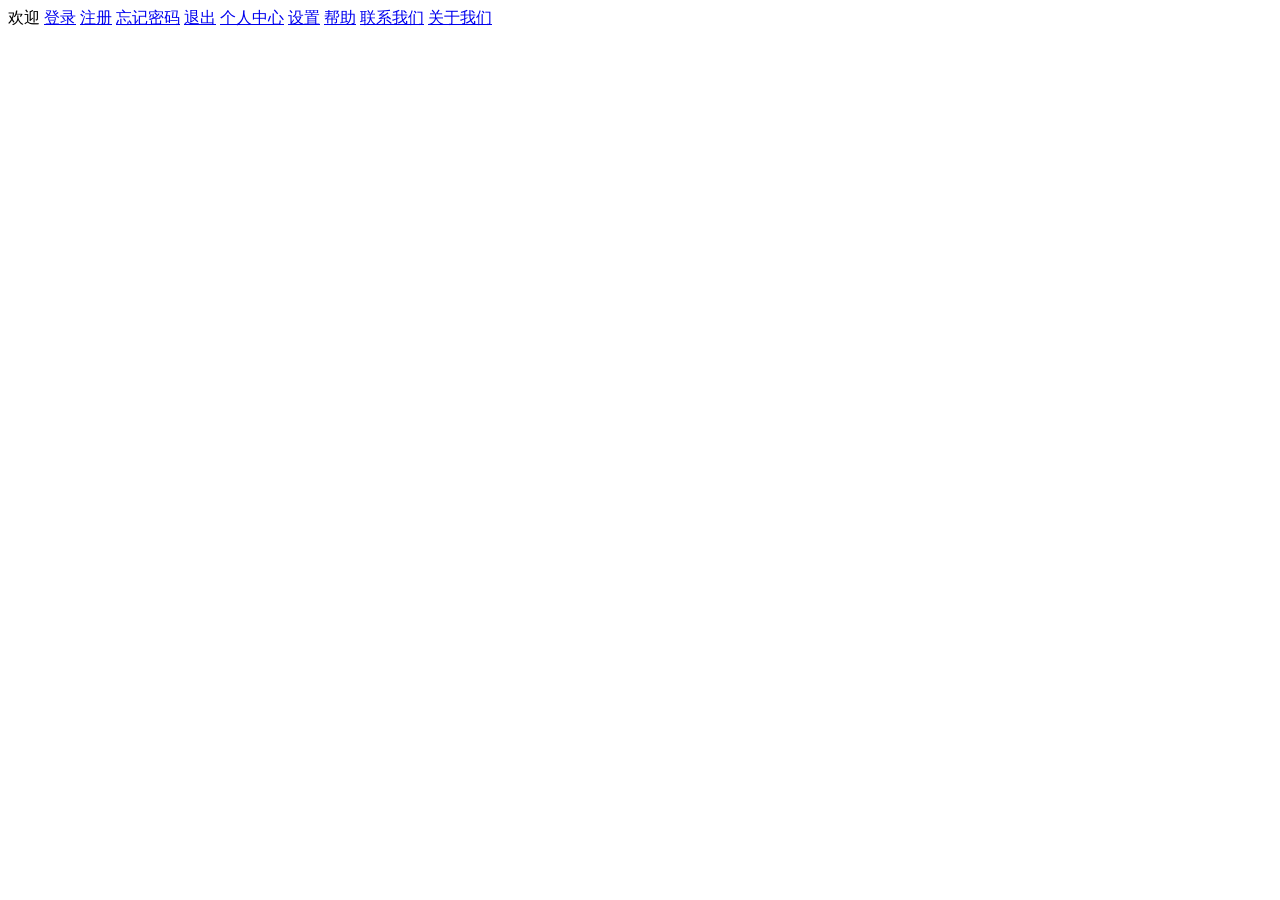
==== index.html @ e4738299 "feat: 初始化" ====
<!DOCTYPE html>
<html lang="en">

<head>
  <meta charset="UTF-8">
  <meta name="viewport" content="width=device-width, initial-scale=1.0">
  <title>首页</title>
</head>

<body>
  欢迎
  <a href="login.html">登录</a>
  <a href="register.html">注册</a>
  <a href="forgot.html">忘记密码</a>
  <a href="logout.html">退出</a>
  <a href="profile.html">个人中心</a>
  <a href="settings.html">设置</a>
  <a href="help.html">帮助</a>
  <a href="contact.html">联系我们</a>
  <a href="about.html">关于我们</a>
</body>

</html>
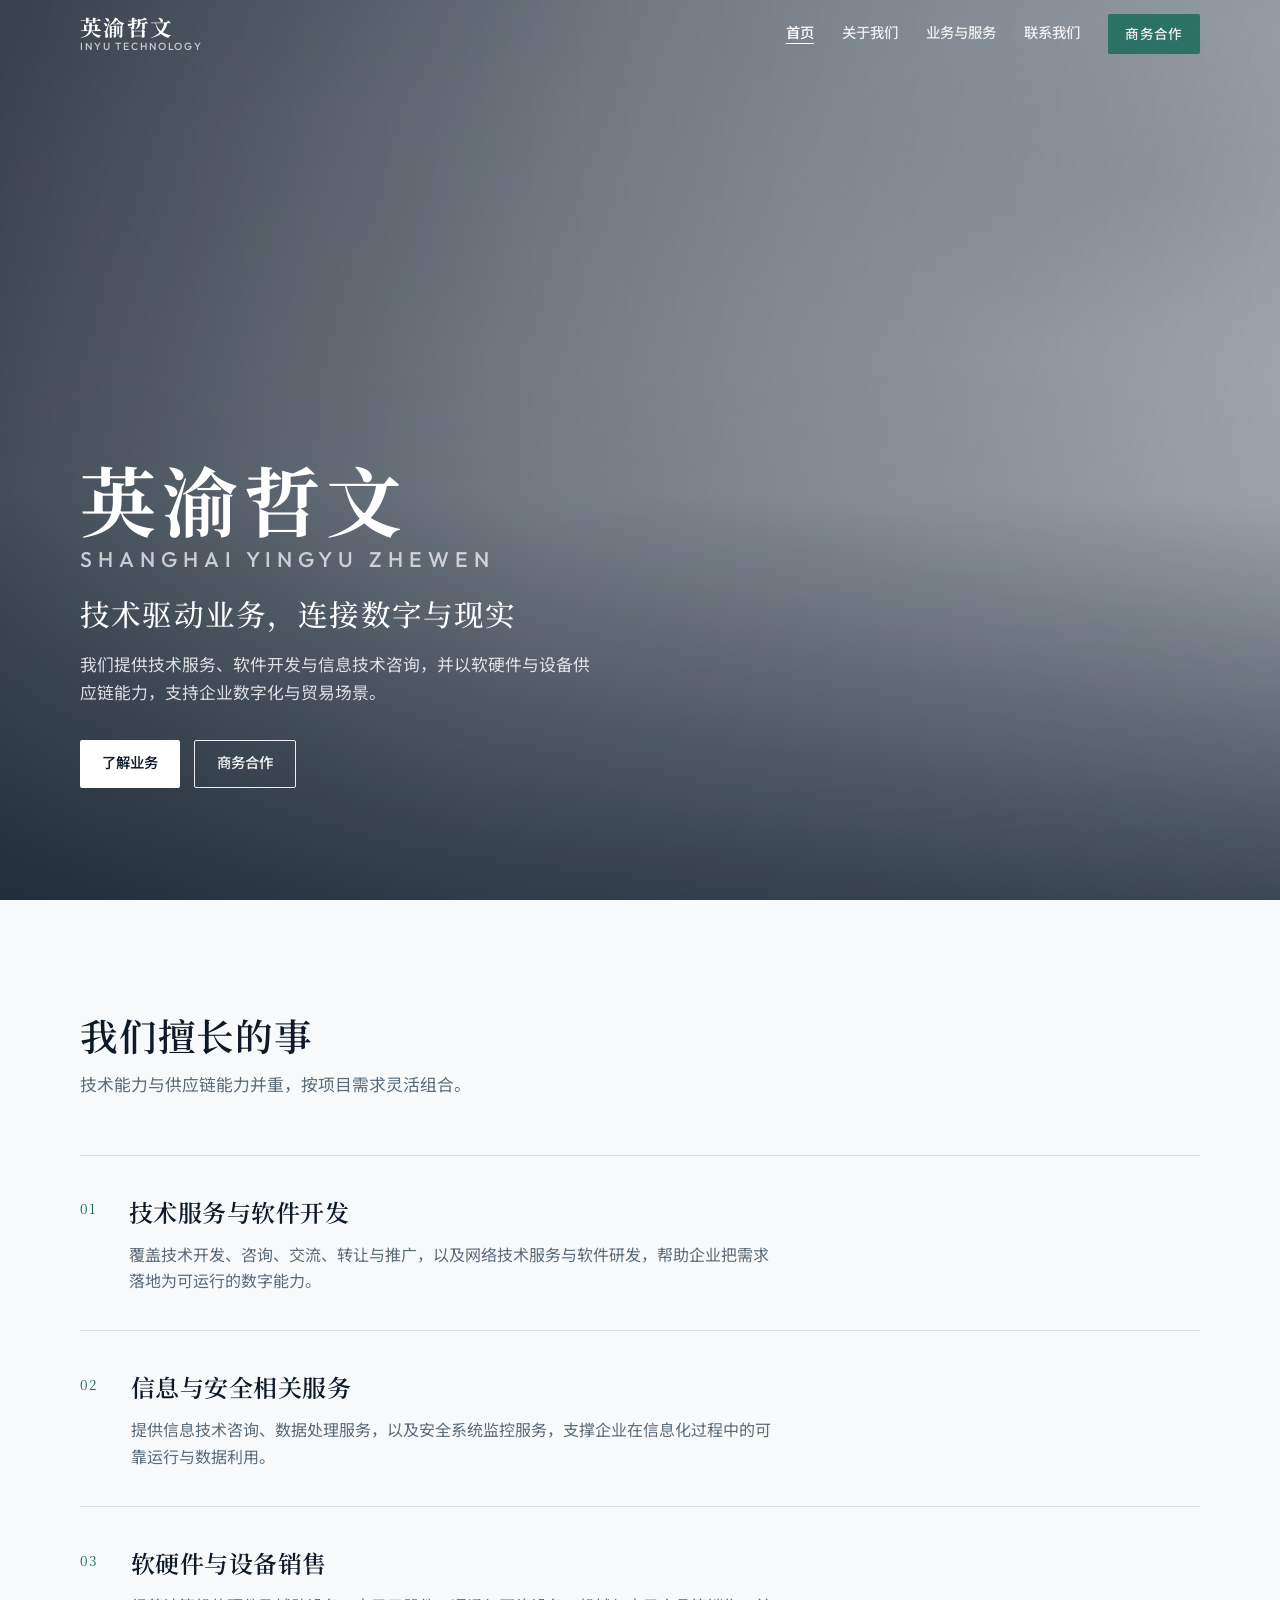
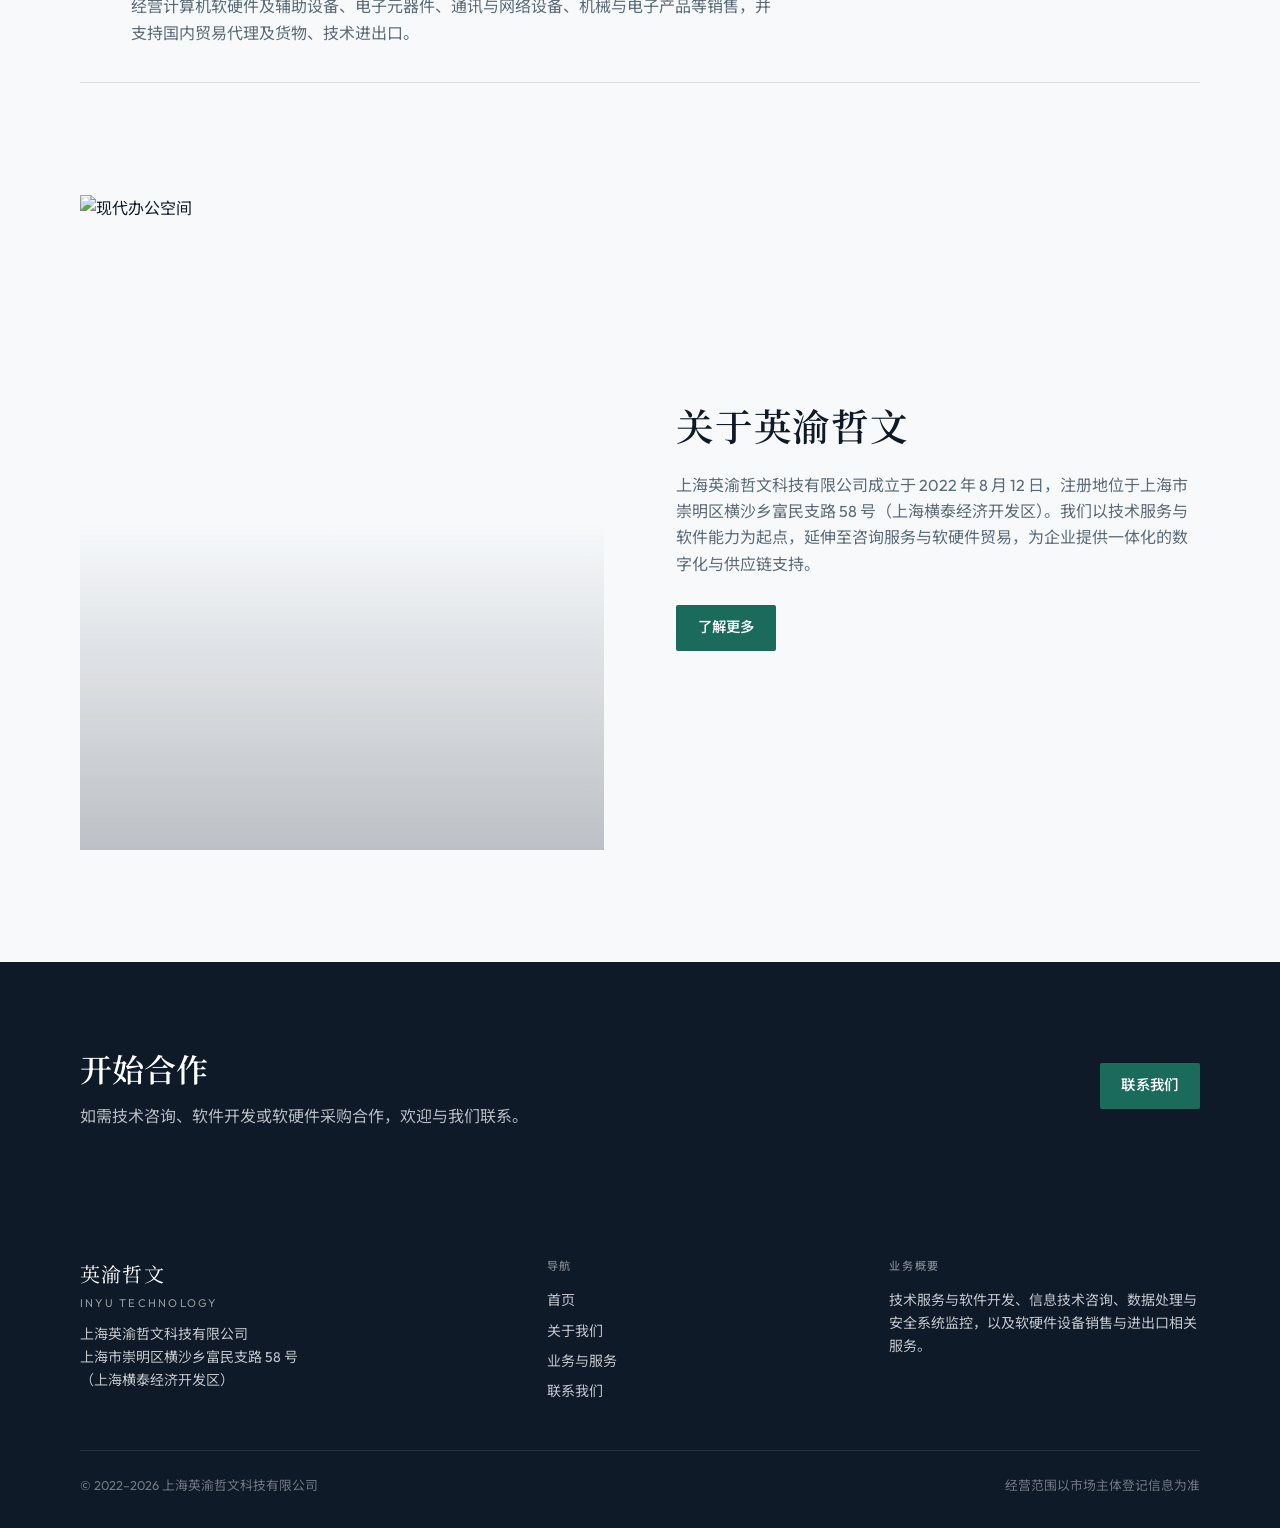
==== commit 6c3946b7: "feat: 完成网站设计制作" ====
--- a/index.html
+++ b/index.html
@@ -1,23 +1,148 @@
 <!DOCTYPE html>
-<html lang="en">
+<html lang="zh-CN">
 
 <head>
   <meta charset="UTF-8">
   <meta name="viewport" content="width=device-width, initial-scale=1.0">
-  <title>首页</title>
+  <title>上海英渝哲文科技有限公司 | 技术服务与软件开发</title>
+  <meta name="description" content="英渝哲文提供技术服务、软件开发、信息技术咨询及软硬件设备销售与进出口相关服务。">
+  <link rel="preconnect" href="https://fonts.googleapis.com">
+  <link rel="preconnect" href="https://fonts.gstatic.com" crossorigin>
+  <link href="https://fonts.googleapis.com/css2?family=Noto+Sans+SC:wght@400;500;600&family=Noto+Serif+SC:wght@500;600;700&family=Outfit:wght@400;500;600&display=swap" rel="stylesheet">
+  <link rel="stylesheet" href="css/styles.css">
 </head>
 
 <body>
-  欢迎
-  <a href="login.html">登录</a>
-  <a href="register.html">注册</a>
-  <a href="forgot.html">忘记密码</a>
-  <a href="logout.html">退出</a>
-  <a href="profile.html">个人中心</a>
-  <a href="settings.html">设置</a>
-  <a href="help.html">帮助</a>
-  <a href="contact.html">联系我们</a>
-  <a href="about.html">关于我们</a>
+  <div class="page-bg" aria-hidden="true"></div>
+
+  <header class="site-header">
+    <div class="nav-inner">
+      <a class="brand" href="index.html" aria-label="英渝哲文首页">
+        <span class="brand-mark">英渝哲文</span>
+        <span class="brand-sub">inYu Technology</span>
+      </a>
+      <button class="nav-toggle" type="button" aria-label="打开菜单" aria-expanded="false" aria-controls="site-nav">
+        <span></span><span></span><span></span>
+      </button>
+      <nav class="nav-links" id="site-nav">
+        <a href="index.html" aria-current="page">首页</a>
+        <a href="about.html">关于我们</a>
+        <a href="services.html">业务与服务</a>
+        <a href="contact.html">联系我们</a>
+        <a class="btn btn-primary" href="contact.html">商务合作</a>
+      </nav>
+    </div>
+  </header>
+
+  <main>
+    <section class="hero">
+      <div class="hero-media" aria-hidden="true">
+        <img
+          src="https://images.unsplash.com/photo-1474181487882-5abf3f0ba6c2?auto=format&fit=crop&w=2000&q=80"
+          alt=""
+          width="2000"
+          height="1333"
+        >
+      </div>
+      <div class="hero-content">
+        <p class="hero-brand">英渝哲文<span>Shanghai Yingyu Zhewen</span></p>
+        <h1>技术驱动业务，连接数字与现实</h1>
+        <p class="hero-lead">我们提供技术服务、软件开发与信息技术咨询，并以软硬件与设备供应链能力，支持企业数字化与贸易场景。</p>
+        <div class="hero-cta">
+          <a class="btn btn-primary" href="services.html">了解业务</a>
+          <a class="btn btn-ghost" href="contact.html">商务合作</a>
+        </div>
+      </div>
+    </section>
+
+    <section class="section">
+      <div class="wrap">
+        <div class="section-head reveal">
+          <h2>我们擅长的事</h2>
+          <p>技术能力与供应链能力并重，按项目需求灵活组合。</p>
+        </div>
+        <div class="pillars">
+          <article class="pillar">
+            <span class="pillar-index">01</span>
+            <div>
+              <h3>技术服务与软件开发</h3>
+              <p>覆盖技术开发、咨询、交流、转让与推广，以及网络技术服务与软件研发，帮助企业把需求落地为可运行的数字能力。</p>
+            </div>
+          </article>
+          <article class="pillar">
+            <span class="pillar-index">02</span>
+            <div>
+              <h3>信息与安全相关服务</h3>
+              <p>提供信息技术咨询、数据处理服务，以及安全系统监控服务，支撑企业在信息化过程中的可靠运行与数据利用。</p>
+            </div>
+          </article>
+          <article class="pillar">
+            <span class="pillar-index">03</span>
+            <div>
+              <h3>软硬件与设备销售</h3>
+              <p>经营计算机软硬件及辅助设备、电子元器件、通讯与网络设备、机械与电子产品等销售，并支持国内贸易代理及货物、技术进出口。</p>
+            </div>
+          </article>
+        </div>
+      </div>
+    </section>
+
+    <section class="section" style="padding-top: 0;">
+      <div class="wrap about-teaser">
+        <div class="about-teaser-visual reveal">
+          <img
+            src="https://images.unsplash.com/photo-1497366216548-37526070297c?auto=format&fit=crop&w=1200&q=80"
+            alt="现代办公空间"
+            width="1200"
+            height="1500"
+          >
+        </div>
+        <div class="about-teaser-copy reveal">
+          <h2>关于英渝哲文</h2>
+          <p>上海英渝哲文科技有限公司成立于 2022 年 8 月 12 日，注册地位于上海市崇明区横沙乡富民支路 58 号（上海横泰经济开发区）。我们以技术服务与软件能力为起点，延伸至咨询服务与软硬件贸易，为企业提供一体化的数字化与供应链支持。</p>
+          <a class="btn btn-primary" href="about.html">了解更多</a>
+        </div>
+      </div>
+    </section>
+
+    <section class="cta-band">
+      <div class="wrap">
+        <div>
+          <h2>开始合作</h2>
+          <p>如需技术咨询、软件开发或软硬件采购合作，欢迎与我们联系。</p>
+        </div>
+        <a class="btn btn-primary" href="contact.html">联系我们</a>
+      </div>
+    </section>
+  </main>
+
+  <footer class="site-footer">
+    <div class="wrap">
+      <div class="footer-top">
+        <div>
+          <p class="footer-brand">英渝哲文<span>inYu Technology</span></p>
+          <p>上海英渝哲文科技有限公司<br>上海市崇明区横沙乡富民支路 58 号<br>（上海横泰经济开发区）</p>
+        </div>
+        <div class="footer-col">
+          <h3>导航</h3>
+          <a href="index.html">首页</a>
+          <a href="about.html">关于我们</a>
+          <a href="services.html">业务与服务</a>
+          <a href="contact.html">联系我们</a>
+        </div>
+        <div class="footer-col">
+          <h3>业务概要</h3>
+          <p>技术服务与软件开发、信息技术咨询、数据处理与安全系统监控，以及软硬件设备销售与进出口相关服务。</p>
+        </div>
+      </div>
+      <div class="footer-bottom">
+        <p>© 2022–2026 上海英渝哲文科技有限公司</p>
+        <p>经营范围以市场主体登记信息为准</p>
+      </div>
+    </div>
+  </footer>
+
+  <script src="js/main.js"></script>
 </body>
 
-</html>+</html>
--- a/css/styles.css
+++ b/css/styles.css
@@ -0,0 +1,910 @@
+/* —— inYu / 英渝哲文 —— */
+:root {
+  --ink: #0e1a28;
+  --ink-soft: #243447;
+  --fog: #f0f4f7;
+  --fog-deep: #d9e3eb;
+  --paper: #f7f9fb;
+  --line: rgba(14, 26, 40, 0.12);
+  --accent: #1a6b5c;
+  --accent-hover: #145548;
+  --accent-soft: rgba(26, 107, 92, 0.12);
+  --muted: #5a6b7a;
+  --white: #ffffff;
+  --font-display: "Noto Serif SC", "Songti SC", serif;
+  --font-body: "Outfit", "Noto Sans SC", sans-serif;
+  --space: clamp(1.25rem, 3vw, 2.5rem);
+  --max: 1120px;
+  --nav-h: 4.25rem;
+  --ease: cubic-bezier(0.22, 1, 0.36, 1);
+}
+
+*,
+*::before,
+*::after {
+  box-sizing: border-box;
+  margin: 0;
+  padding: 0;
+}
+
+html {
+  scroll-behavior: smooth;
+}
+
+body {
+  font-family: var(--font-body);
+  color: var(--ink);
+  background: var(--paper);
+  line-height: 1.65;
+  -webkit-font-smoothing: antialiased;
+  overflow-x: hidden;
+}
+
+img {
+  max-width: 100%;
+  display: block;
+}
+
+a {
+  color: inherit;
+  text-decoration: none;
+}
+
+ul {
+  list-style: none;
+}
+
+/* —— Atmosphere —— */
+.page-bg {
+  position: fixed;
+  inset: 0;
+  z-index: -1;
+  background:
+    radial-gradient(ellipse 80% 50% at 10% -10%, rgba(26, 107, 92, 0.08), transparent 50%),
+    radial-gradient(ellipse 60% 40% at 90% 20%, rgba(36, 52, 71, 0.06), transparent 45%),
+    linear-gradient(180deg, var(--fog) 0%, var(--paper) 40%, var(--fog-deep) 100%);
+  pointer-events: none;
+}
+
+.page-bg::after {
+  content: "";
+  position: absolute;
+  inset: 0;
+  opacity: 0.35;
+  background-image:
+    linear-gradient(rgba(14, 26, 40, 0.03) 1px, transparent 1px),
+    linear-gradient(90deg, rgba(14, 26, 40, 0.03) 1px, transparent 1px);
+  background-size: 48px 48px;
+  mask-image: linear-gradient(180deg, #000 0%, transparent 70%);
+}
+
+/* —— Layout —— */
+.wrap {
+  width: min(100% - 2.5rem, var(--max));
+  margin-inline: auto;
+}
+
+.section {
+  padding-block: clamp(4rem, 10vw, 7rem);
+}
+
+.section-head {
+  max-width: 36rem;
+  margin-bottom: clamp(2.5rem, 5vw, 3.5rem);
+}
+
+.section-head h2 {
+  font-family: var(--font-display);
+  font-weight: 600;
+  font-size: clamp(1.75rem, 3.5vw, 2.35rem);
+  letter-spacing: 0.02em;
+  line-height: 1.25;
+  margin-bottom: 0.75rem;
+}
+
+.section-head p {
+  color: var(--muted);
+  font-size: 1.05rem;
+}
+
+/* —— Nav —— */
+.site-header {
+  position: fixed;
+  top: 0;
+  left: 0;
+  right: 0;
+  z-index: 100;
+  height: var(--nav-h);
+  display: flex;
+  align-items: center;
+  transition: background 0.35s var(--ease), backdrop-filter 0.35s var(--ease), box-shadow 0.35s var(--ease);
+}
+
+.site-header.is-scrolled {
+  background: rgba(247, 249, 251, 0.88);
+  backdrop-filter: blur(12px);
+  box-shadow: 0 1px 0 var(--line);
+}
+
+.site-header.is-over-hero:not(.is-scrolled) {
+  color: var(--white);
+}
+
+.site-header.is-over-hero:not(.is-scrolled) .nav-toggle span {
+  background: var(--white);
+}
+
+.nav-inner {
+  display: flex;
+  align-items: center;
+  justify-content: space-between;
+  width: min(100% - 2.5rem, var(--max));
+  margin-inline: auto;
+}
+
+.brand {
+  display: flex;
+  flex-direction: column;
+  gap: 0.05rem;
+  line-height: 1.2;
+}
+
+.brand-mark {
+  font-family: var(--font-display);
+  font-weight: 700;
+  font-size: 1.35rem;
+  letter-spacing: 0.06em;
+}
+
+.brand-sub {
+  font-size: 0.65rem;
+  letter-spacing: 0.18em;
+  text-transform: uppercase;
+  opacity: 0.7;
+  font-weight: 500;
+}
+
+.nav-links {
+  display: flex;
+  align-items: center;
+  gap: 1.75rem;
+}
+
+.nav-links a {
+  font-size: 0.9rem;
+  font-weight: 500;
+  opacity: 0.85;
+  transition: opacity 0.2s;
+}
+
+.nav-links a:hover,
+.nav-links a[aria-current="page"] {
+  opacity: 1;
+}
+
+.nav-links a[aria-current="page"] {
+  color: var(--accent);
+}
+
+.site-header.is-over-hero:not(.is-scrolled) .nav-links a[aria-current="page"] {
+  color: var(--white);
+  text-decoration: underline;
+  text-underline-offset: 0.35em;
+}
+
+.btn {
+  display: inline-flex;
+  align-items: center;
+  justify-content: center;
+  gap: 0.5rem;
+  padding: 0.7rem 1.35rem;
+  font-family: var(--font-body);
+  font-size: 0.9rem;
+  font-weight: 560;
+  letter-spacing: 0.02em;
+  border: none;
+  border-radius: 2px;
+  cursor: pointer;
+  transition: background 0.25s var(--ease), color 0.25s var(--ease), transform 0.25s var(--ease);
+}
+
+.btn:active {
+  transform: scale(0.98);
+}
+
+.btn-primary {
+  background: var(--accent);
+  color: var(--white);
+}
+
+.btn-primary:hover {
+  background: var(--accent-hover);
+}
+
+.btn-ghost {
+  background: transparent;
+  color: inherit;
+  border: 1px solid currentColor;
+  opacity: 0.9;
+}
+
+.btn-ghost:hover {
+  opacity: 1;
+  background: rgba(255, 255, 255, 0.1);
+}
+
+.site-header .btn-primary {
+  padding: 0.55rem 1.1rem;
+  font-size: 0.85rem;
+}
+
+.nav-toggle {
+  display: none;
+  width: 2.5rem;
+  height: 2.5rem;
+  border: none;
+  background: transparent;
+  cursor: pointer;
+  flex-direction: column;
+  justify-content: center;
+  align-items: center;
+  gap: 5px;
+}
+
+.nav-toggle span {
+  display: block;
+  width: 1.35rem;
+  height: 1.5px;
+  background: var(--ink);
+  transition: transform 0.3s var(--ease), opacity 0.3s;
+}
+
+.nav-toggle[aria-expanded="true"] span:nth-child(1) {
+  transform: translateY(6.5px) rotate(45deg);
+}
+
+.nav-toggle[aria-expanded="true"] span:nth-child(2) {
+  opacity: 0;
+}
+
+.nav-toggle[aria-expanded="true"] span:nth-child(3) {
+  transform: translateY(-6.5px) rotate(-45deg);
+}
+
+/* —— Hero —— */
+.hero {
+  position: relative;
+  min-height: 100vh;
+  min-height: 100dvh;
+  display: flex;
+  align-items: flex-end;
+  color: var(--white);
+  overflow: hidden;
+}
+
+.hero-media {
+  position: absolute;
+  inset: 0;
+  z-index: 0;
+}
+
+.hero-media img {
+  width: 100%;
+  height: 100%;
+  object-fit: cover;
+  object-position: center 40%;
+  transform: scale(1.06);
+  animation: hero-drift 28s var(--ease) infinite alternate;
+}
+
+@keyframes hero-drift {
+  from {
+    transform: scale(1.06) translate(0, 0);
+  }
+  to {
+    transform: scale(1.12) translate(-1.5%, -1%);
+  }
+}
+
+.hero-media::after {
+  content: "";
+  position: absolute;
+  inset: 0;
+  background:
+    linear-gradient(105deg, rgba(14, 26, 40, 0.82) 0%, rgba(14, 26, 40, 0.55) 45%, rgba(14, 26, 40, 0.35) 100%),
+    linear-gradient(0deg, rgba(14, 26, 40, 0.65) 0%, transparent 45%);
+}
+
+.hero-content {
+  position: relative;
+  z-index: 1;
+  width: min(100% - 2.5rem, var(--max));
+  margin-inline: auto;
+  padding-bottom: clamp(4.5rem, 12vw, 7rem);
+  padding-top: calc(var(--nav-h) + 2rem);
+}
+
+.hero-brand {
+  font-family: var(--font-display);
+  font-size: clamp(2.75rem, 7vw, 4.75rem);
+  font-weight: 700;
+  letter-spacing: 0.08em;
+  line-height: 1.1;
+  margin-bottom: 1.25rem;
+  opacity: 0;
+  transform: translateY(1.25rem);
+  animation: rise 0.9s var(--ease) 0.15s forwards;
+}
+
+.hero-brand span {
+  display: block;
+  font-family: var(--font-body);
+  font-size: 0.28em;
+  font-weight: 500;
+  letter-spacing: 0.28em;
+  text-transform: uppercase;
+  opacity: 0.7;
+  margin-top: 0.5rem;
+}
+
+.hero h1 {
+  font-family: var(--font-display);
+  font-size: clamp(1.35rem, 2.8vw, 1.85rem);
+  font-weight: 500;
+  letter-spacing: 0.04em;
+  line-height: 1.45;
+  max-width: 22em;
+  margin-bottom: 1rem;
+  opacity: 0;
+  transform: translateY(1.25rem);
+  animation: rise 0.9s var(--ease) 0.35s forwards;
+}
+
+.hero-lead {
+  max-width: 32rem;
+  font-size: clamp(0.95rem, 1.6vw, 1.05rem);
+  opacity: 0;
+  line-height: 1.7;
+  color: rgba(255, 255, 255, 0.82);
+  margin-bottom: 2rem;
+  transform: translateY(1.25rem);
+  animation: rise 0.9s var(--ease) 0.5s forwards;
+}
+
+.hero-cta {
+  display: flex;
+  flex-wrap: wrap;
+  gap: 0.85rem;
+  opacity: 0;
+  transform: translateY(1.25rem);
+  animation: rise 0.9s var(--ease) 0.65s forwards;
+}
+
+.hero .btn-primary {
+  background: var(--white);
+  color: var(--ink);
+}
+
+.hero .btn-primary:hover {
+  background: var(--fog);
+}
+
+@keyframes rise {
+  to {
+    opacity: 1;
+    transform: translateY(0);
+  }
+}
+
+/* —— Page hero (inner) —— */
+.page-hero {
+  padding-top: calc(var(--nav-h) + clamp(3rem, 8vw, 5rem));
+  padding-bottom: clamp(2.5rem, 5vw, 3.5rem);
+  border-bottom: 1px solid var(--line);
+  background:
+    linear-gradient(135deg, rgba(26, 107, 92, 0.06), transparent 55%),
+    var(--fog);
+}
+
+.page-hero .wrap {
+  max-width: 40rem;
+}
+
+.page-hero h1 {
+  font-family: var(--font-display);
+  font-size: clamp(2rem, 4.5vw, 2.85rem);
+  font-weight: 600;
+  letter-spacing: 0.03em;
+  margin-bottom: 0.85rem;
+}
+
+.page-hero p {
+  color: var(--muted);
+  font-size: 1.1rem;
+}
+
+/* —— Business pillars —— */
+.pillars {
+  display: grid;
+  gap: 0;
+}
+
+.pillar {
+  display: grid;
+  grid-template-columns: auto 1fr;
+  gap: 1.5rem 2rem;
+  padding-block: 2.25rem;
+  border-top: 1px solid var(--line);
+  opacity: 0;
+  transform: translateY(1.5rem);
+  transition: opacity 0.7s var(--ease), transform 0.7s var(--ease);
+}
+
+.pillar.is-visible {
+  opacity: 1;
+  transform: translateY(0);
+}
+
+.pillar:last-child {
+  border-bottom: 1px solid var(--line);
+}
+
+.pillar-index {
+  font-family: var(--font-display);
+  font-size: 0.85rem;
+  color: var(--accent);
+  letter-spacing: 0.1em;
+  padding-top: 0.35rem;
+}
+
+.pillar h3 {
+  font-family: var(--font-display);
+  font-size: clamp(1.25rem, 2.2vw, 1.5rem);
+  font-weight: 600;
+  margin-bottom: 0.65rem;
+  letter-spacing: 0.02em;
+}
+
+.pillar p {
+  color: var(--muted);
+  max-width: 40rem;
+}
+
+/* —— About teaser —— */
+.about-teaser {
+  display: grid;
+  grid-template-columns: 1fr 1fr;
+  gap: clamp(2rem, 6vw, 4.5rem);
+  align-items: center;
+}
+
+.about-teaser-visual {
+  position: relative;
+  aspect-ratio: 4 / 5;
+  overflow: hidden;
+  min-height: 280px;
+}
+
+.about-teaser-visual img {
+  width: 100%;
+  height: 100%;
+  object-fit: cover;
+}
+
+.about-teaser-visual::after {
+  content: "";
+  position: absolute;
+  inset: 0;
+  background: linear-gradient(180deg, transparent 50%, rgba(14, 26, 40, 0.25));
+}
+
+.about-teaser-copy h2 {
+  font-family: var(--font-display);
+  font-size: clamp(1.75rem, 3.5vw, 2.35rem);
+  font-weight: 600;
+  margin-bottom: 1rem;
+  letter-spacing: 0.02em;
+}
+
+.about-teaser-copy p {
+  color: var(--muted);
+  margin-bottom: 1.75rem;
+}
+
+/* —— CTA band —— */
+.cta-band {
+  background: var(--ink);
+  color: var(--white);
+  padding-block: clamp(3.5rem, 8vw, 5rem);
+}
+
+.cta-band .wrap {
+  display: flex;
+  flex-wrap: wrap;
+  align-items: center;
+  justify-content: space-between;
+  gap: 1.5rem;
+}
+
+.cta-band h2 {
+  font-family: var(--font-display);
+  font-size: clamp(1.5rem, 3vw, 2rem);
+  font-weight: 600;
+  margin-bottom: 0.5rem;
+}
+
+.cta-band p {
+  color: rgba(255, 255, 255, 0.7);
+  max-width: 28rem;
+}
+
+.cta-band .btn-primary {
+  background: var(--accent);
+}
+
+.cta-band .btn-primary:hover {
+  background: var(--accent-hover);
+}
+
+/* —— About page —— */
+.prose {
+  max-width: 42rem;
+}
+
+.prose p + p {
+  margin-top: 1.15rem;
+}
+
+.prose p {
+  color: var(--ink-soft);
+  font-size: 1.05rem;
+}
+
+.fact-list {
+  margin-top: 3rem;
+  display: grid;
+  gap: 0;
+  border-top: 1px solid var(--line);
+}
+
+.fact-row {
+  display: grid;
+  grid-template-columns: 8rem 1fr;
+  gap: 1rem;
+  padding-block: 1.15rem;
+  border-bottom: 1px solid var(--line);
+  font-size: 0.95rem;
+}
+
+.fact-row dt {
+  color: var(--muted);
+  font-weight: 500;
+}
+
+.capability-list {
+  display: grid;
+  gap: 2.5rem;
+  margin-top: 1rem;
+}
+
+.capability h3 {
+  font-family: var(--font-display);
+  font-size: 1.35rem;
+  font-weight: 600;
+  margin-bottom: 0.65rem;
+  letter-spacing: 0.02em;
+}
+
+.capability p {
+  color: var(--muted);
+}
+
+/* —— Services —— */
+.service-block {
+  padding-block: clamp(2.5rem, 5vw, 3.5rem);
+  border-top: 1px solid var(--line);
+}
+
+.service-block:last-of-type {
+  border-bottom: 1px solid var(--line);
+}
+
+.service-block h2 {
+  font-family: var(--font-display);
+  font-size: clamp(1.4rem, 2.5vw, 1.75rem);
+  font-weight: 600;
+  margin-bottom: 1.25rem;
+  letter-spacing: 0.02em;
+}
+
+.service-points {
+  display: grid;
+  gap: 0.65rem;
+}
+
+.service-points li {
+  position: relative;
+  padding-left: 1.15rem;
+  color: var(--ink-soft);
+  font-size: 1rem;
+}
+
+.service-points li::before {
+  content: "";
+  position: absolute;
+  left: 0;
+  top: 0.7em;
+  width: 0.4rem;
+  height: 1px;
+  background: var(--accent);
+}
+
+.legal-note {
+  margin-top: 3rem;
+  padding: 1.25rem 0;
+  border-top: 1px solid var(--line);
+  font-size: 0.875rem;
+  color: var(--muted);
+  max-width: 42rem;
+}
+
+/* —— Contact —— */
+.contact-grid {
+  display: grid;
+  grid-template-columns: 1fr 1.15fr;
+  gap: clamp(2.5rem, 6vw, 4rem);
+  align-items: start;
+}
+
+.contact-info h2 {
+  font-family: var(--font-display);
+  font-size: 1.35rem;
+  margin-bottom: 1.25rem;
+}
+
+.contact-info dl {
+  display: grid;
+  gap: 1.25rem;
+}
+
+.contact-info dt {
+  font-size: 0.75rem;
+  letter-spacing: 0.12em;
+  text-transform: uppercase;
+  color: var(--muted);
+  margin-bottom: 0.25rem;
+}
+
+.contact-info dd {
+  font-size: 1rem;
+  color: var(--ink-soft);
+}
+
+.contact-form {
+  background: var(--white);
+  border: 1px solid var(--line);
+  padding: clamp(1.5rem, 3vw, 2.25rem);
+}
+
+.contact-form h2 {
+  font-family: var(--font-display);
+  font-size: 1.25rem;
+  margin-bottom: 0.35rem;
+}
+
+.contact-form > p {
+  color: var(--muted);
+  font-size: 0.9rem;
+  margin-bottom: 1.5rem;
+}
+
+.form-field {
+  margin-bottom: 1.15rem;
+}
+
+.form-field label {
+  display: block;
+  font-size: 0.8rem;
+  font-weight: 500;
+  margin-bottom: 0.4rem;
+  color: var(--ink-soft);
+}
+
+.form-field input,
+.form-field select,
+.form-field textarea {
+  width: 100%;
+  padding: 0.7rem 0.85rem;
+  font-family: var(--font-body);
+  font-size: 0.95rem;
+  color: var(--ink);
+  background: var(--paper);
+  border: 1px solid var(--line);
+  border-radius: 2px;
+  transition: border-color 0.2s;
+}
+
+.form-field input:focus,
+.form-field select:focus,
+.form-field textarea:focus {
+  outline: none;
+  border-color: var(--accent);
+}
+
+.form-field textarea {
+  min-height: 7rem;
+  resize: vertical;
+}
+
+.form-row {
+  display: grid;
+  grid-template-columns: 1fr 1fr;
+  gap: 1rem;
+}
+
+.form-status {
+  margin-top: 1rem;
+  font-size: 0.9rem;
+  color: var(--accent);
+  display: none;
+}
+
+.form-status.is-shown {
+  display: block;
+}
+
+/* —— Footer —— */
+.site-footer {
+  background: var(--ink);
+  color: rgba(255, 255, 255, 0.75);
+  padding-block: 3rem 2rem;
+  font-size: 0.875rem;
+}
+
+.footer-top {
+  display: grid;
+  grid-template-columns: 1.4fr 1fr 1fr;
+  gap: 2rem;
+  padding-bottom: 2.5rem;
+  border-bottom: 1px solid rgba(255, 255, 255, 0.1);
+  margin-bottom: 1.5rem;
+}
+
+.footer-brand {
+  font-family: var(--font-display);
+  font-size: 1.25rem;
+  color: var(--white);
+  letter-spacing: 0.06em;
+  margin-bottom: 0.65rem;
+}
+
+.footer-brand span {
+  display: block;
+  font-family: var(--font-body);
+  font-size: 0.7rem;
+  letter-spacing: 0.2em;
+  text-transform: uppercase;
+  opacity: 0.55;
+  margin-top: 0.25rem;
+}
+
+.footer-col h3 {
+  font-size: 0.7rem;
+  letter-spacing: 0.14em;
+  text-transform: uppercase;
+  color: rgba(255, 255, 255, 0.45);
+  margin-bottom: 0.85rem;
+  font-weight: 500;
+}
+
+.footer-col a {
+  display: block;
+  margin-bottom: 0.45rem;
+  transition: color 0.2s;
+}
+
+.footer-col a:hover {
+  color: var(--white);
+}
+
+.footer-bottom {
+  display: flex;
+  flex-wrap: wrap;
+  justify-content: space-between;
+  gap: 0.75rem;
+  opacity: 0.55;
+  font-size: 0.8rem;
+}
+
+/* —— Reveal —— */
+.reveal {
+  opacity: 0;
+  transform: translateY(1.25rem);
+  transition: opacity 0.75s var(--ease), transform 0.75s var(--ease);
+}
+
+.reveal.is-visible {
+  opacity: 1;
+  transform: translateY(0);
+}
+
+/* —— Responsive —— */
+@media (max-width: 860px) {
+  .about-teaser,
+  .contact-grid,
+  .footer-top {
+    grid-template-columns: 1fr;
+  }
+
+  .about-teaser-visual {
+    aspect-ratio: 16 / 10;
+    max-height: 280px;
+  }
+
+  .nav-toggle {
+    display: flex;
+  }
+
+  .nav-links {
+    position: fixed;
+    top: var(--nav-h);
+    left: 0;
+    right: 0;
+    flex-direction: column;
+    align-items: stretch;
+    gap: 0;
+    padding: 1rem 1.25rem 1.5rem;
+    background: rgba(247, 249, 251, 0.97);
+    backdrop-filter: blur(12px);
+    border-bottom: 1px solid var(--line);
+    color: var(--ink);
+    transform: translateY(-120%);
+    opacity: 0;
+    visibility: hidden;
+    transition: transform 0.35s var(--ease), opacity 0.35s var(--ease), visibility 0.35s;
+  }
+
+  .nav-links.is-open {
+    transform: translateY(0);
+    opacity: 1;
+    visibility: visible;
+  }
+
+  .nav-links a {
+    padding: 0.85rem 0;
+    border-bottom: 1px solid var(--line);
+  }
+
+  .nav-links .btn-primary {
+    margin-top: 0.75rem;
+    width: 100%;
+  }
+
+  .site-header.is-over-hero:not(.is-scrolled) .nav-links {
+    color: var(--ink);
+  }
+
+  .fact-row {
+    grid-template-columns: 1fr;
+    gap: 0.25rem;
+  }
+
+  .form-row {
+    grid-template-columns: 1fr;
+  }
+}
+
+@media (prefers-reduced-motion: reduce) {
+  *,
+  *::before,
+  *::after {
+    animation-duration: 0.01ms !important;
+    animation-iteration-count: 1 !important;
+    transition-duration: 0.01ms !important;
+  }
+
+  .hero-media img {
+    transform: none;
+    animation: none;
+  }
+}
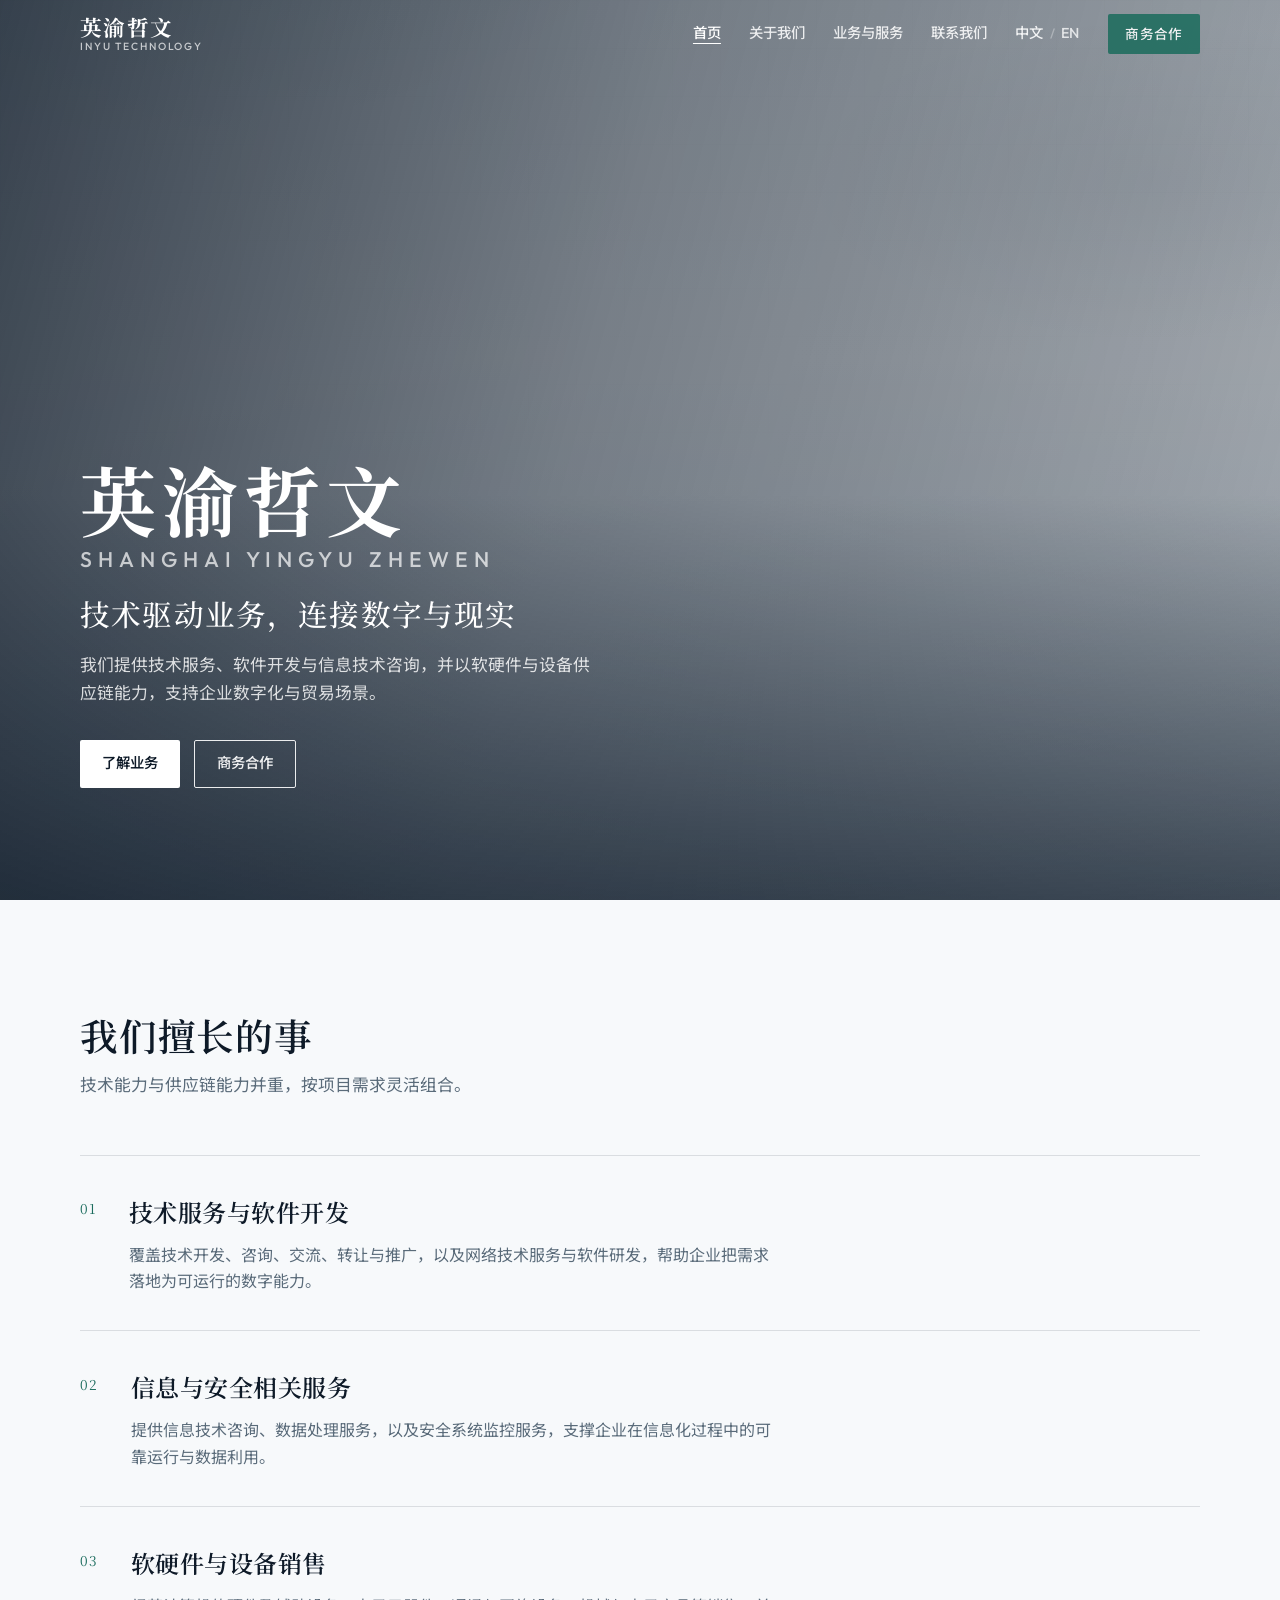
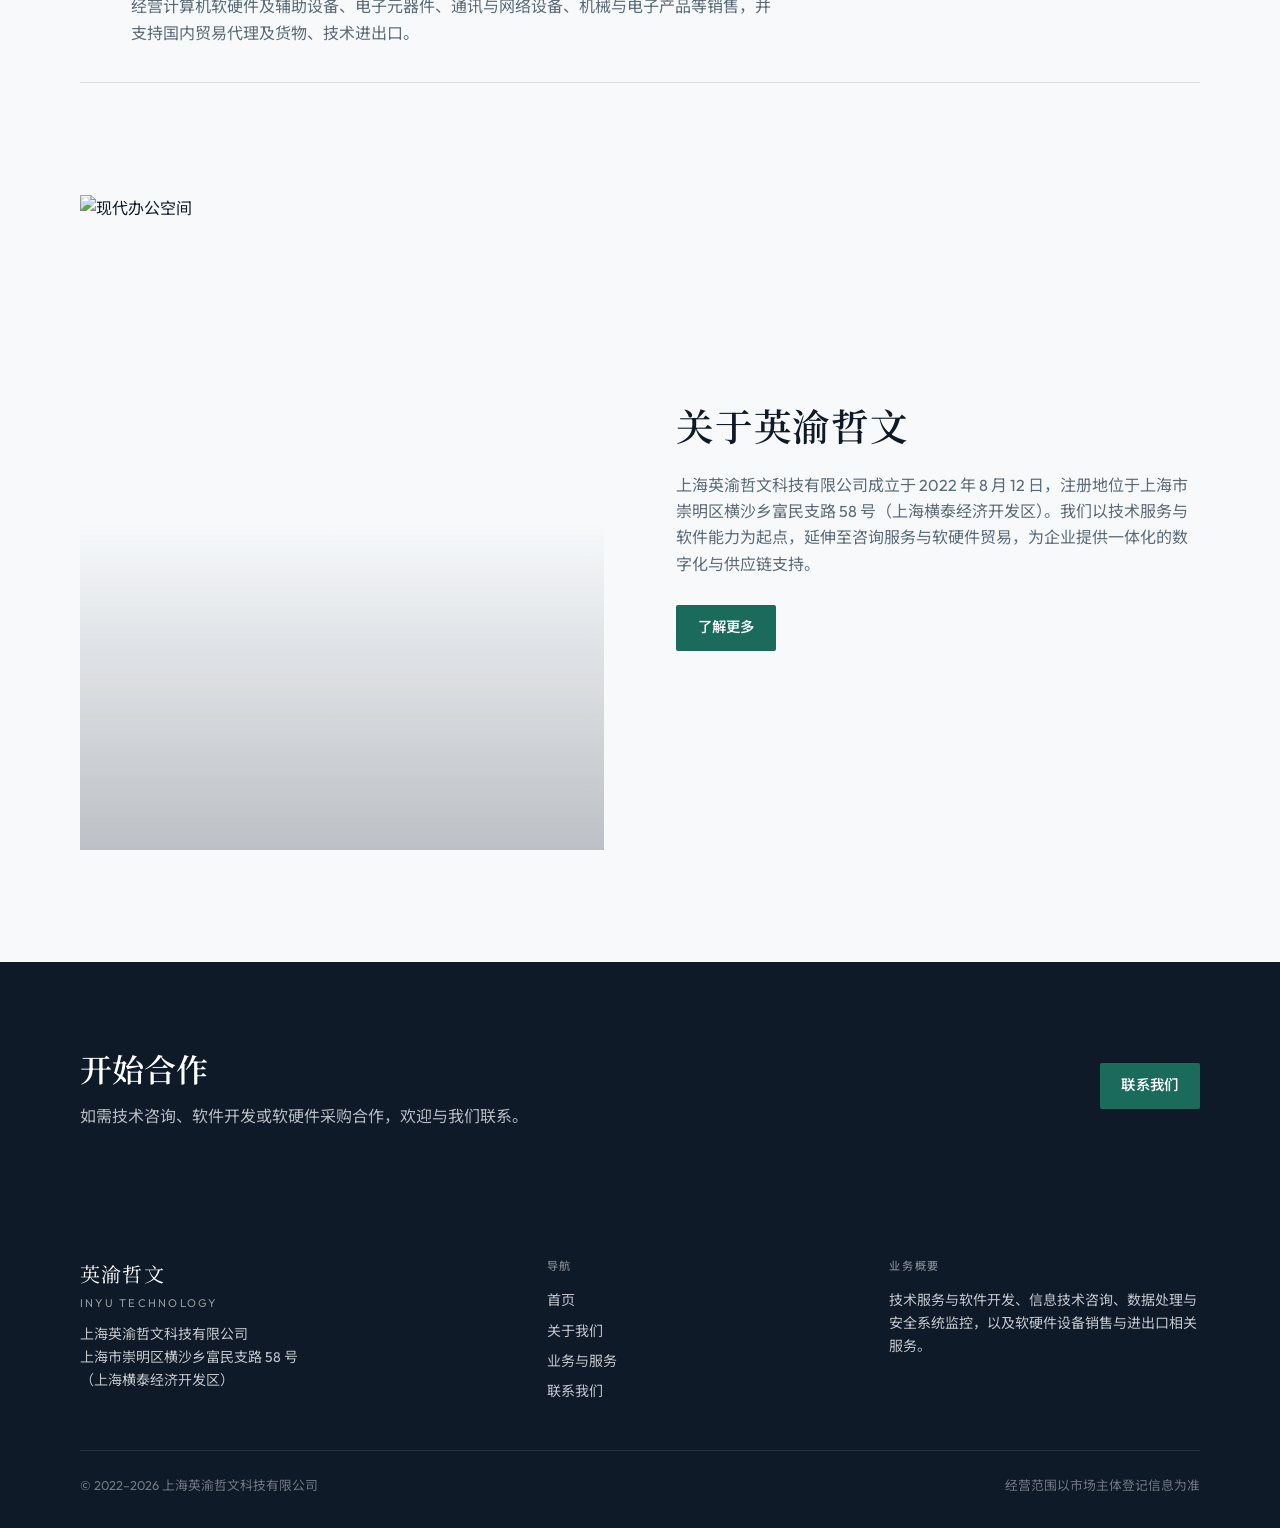
==== commit bfcf566e: "feat: 增加英文版" ====
--- a/index.html
+++ b/index.html
@@ -29,6 +29,11 @@
         <a href="about.html">关于我们</a>
         <a href="services.html">业务与服务</a>
         <a href="contact.html">联系我们</a>
+        <div class="lang-switch" aria-label="语言">
+          <a href="index.html" hreflang="zh-CN" aria-current="true">中文</a>
+          <span class="sep" aria-hidden="true">/</span>
+          <a href="en/index.html" hreflang="en" lang="en">EN</a>
+        </div>
         <a class="btn btn-primary" href="contact.html">商务合作</a>
       </nav>
     </div>
--- a/css/styles.css
+++ b/css/styles.css
@@ -19,6 +19,11 @@
   --ease: cubic-bezier(0.22, 1, 0.36, 1);
 }
 
+html[lang="en"] {
+  --font-display: "Source Serif 4", Georgia, "Times New Roman", serif;
+  --font-body: "Outfit", system-ui, sans-serif;
+}
+
 *,
 *::before,
 *::after {
@@ -162,6 +167,31 @@
   text-transform: uppercase;
   opacity: 0.7;
   font-weight: 500;
+}
+
+.lang-switch {
+  display: inline-flex;
+  align-items: center;
+  gap: 0.35rem;
+  font-size: 0.8rem;
+  font-weight: 560;
+  letter-spacing: 0.04em;
+  opacity: 0.9;
+}
+
+.lang-switch a {
+  opacity: 0.55;
+  transition: opacity 0.2s;
+}
+
+.lang-switch a:hover,
+.lang-switch a[aria-current="true"] {
+  opacity: 1;
+}
+
+.lang-switch .sep {
+  opacity: 0.35;
+  pointer-events: none;
 }
 
 .nav-links {
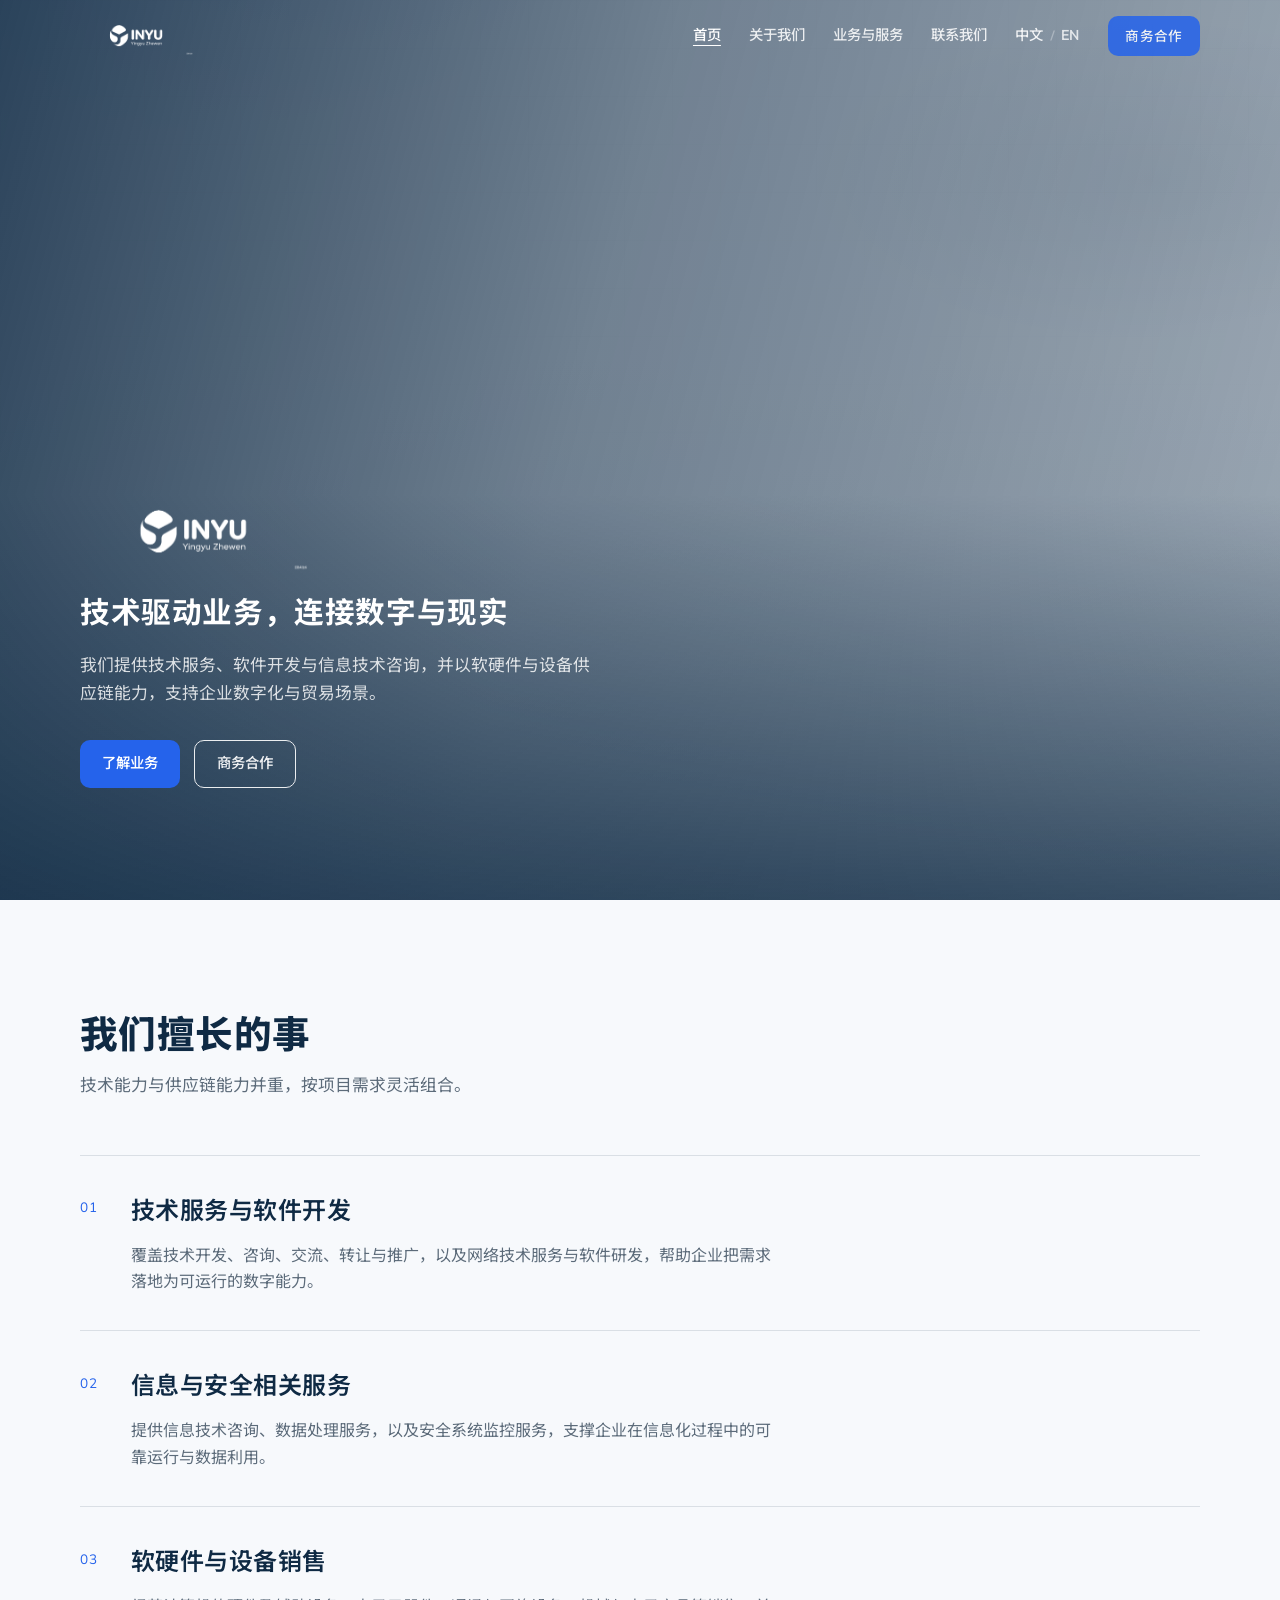
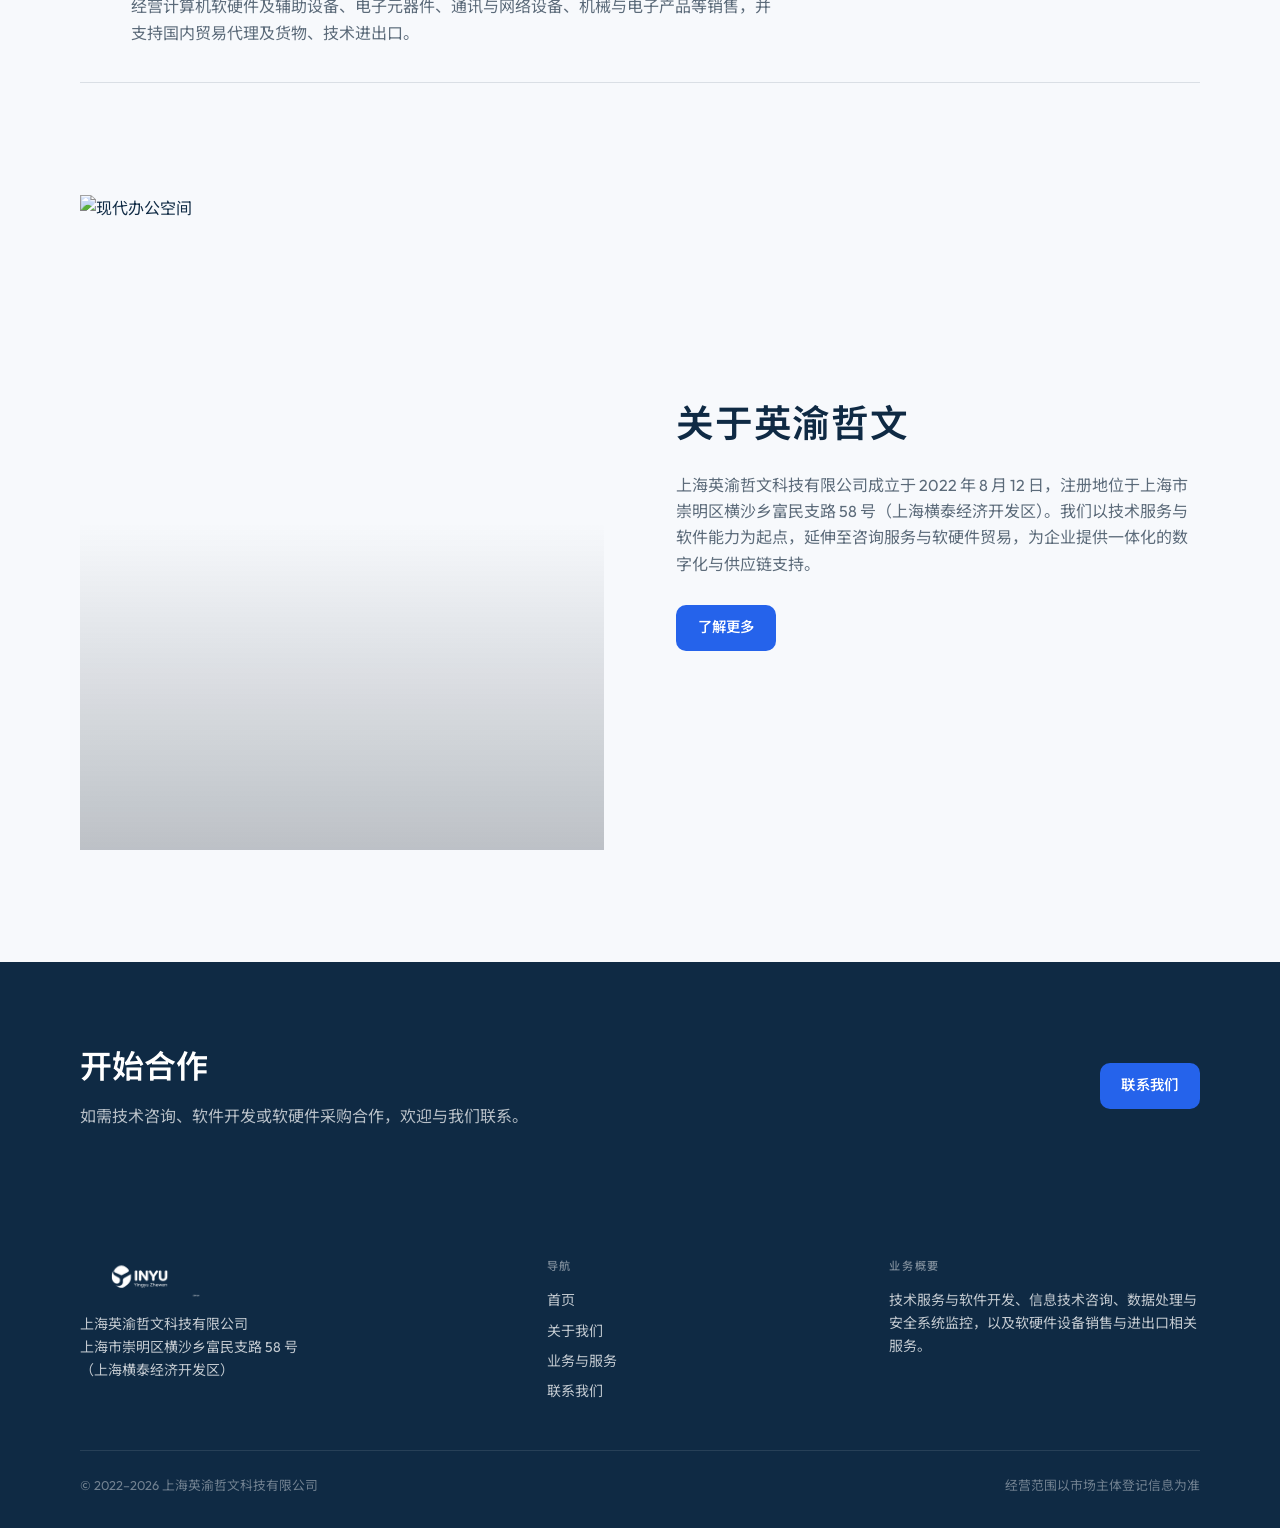
==== commit d06bce58: "feat: 增加logo" ====
--- a/index.html
+++ b/index.html
@@ -8,7 +8,9 @@
   <meta name="description" content="英渝哲文提供技术服务、软件开发、信息技术咨询及软硬件设备销售与进出口相关服务。">
   <link rel="preconnect" href="https://fonts.googleapis.com">
   <link rel="preconnect" href="https://fonts.gstatic.com" crossorigin>
-  <link href="https://fonts.googleapis.com/css2?family=Noto+Sans+SC:wght@400;500;600&family=Noto+Serif+SC:wght@500;600;700&family=Outfit:wght@400;500;600&display=swap" rel="stylesheet">
+  <link href="https://fonts.googleapis.com/css2?family=Noto+Sans+SC:wght@400;500;600;700&family=Nunito:wght@600;700;800&family=Outfit:wght@400;500;600&display=swap" rel="stylesheet">
+  <link rel="icon" type="image/png" href="assets/favicon.png">
+  <link rel="apple-touch-icon" href="assets/logo-app.png">
   <link rel="stylesheet" href="css/styles.css">
 </head>
 
@@ -17,9 +19,9 @@
 
   <header class="site-header">
     <div class="nav-inner">
-      <a class="brand" href="index.html" aria-label="英渝哲文首页">
-        <span class="brand-mark">英渝哲文</span>
-        <span class="brand-sub">inYu Technology</span>
+      <a class="brand" href="index.html" aria-label="INYU 英渝哲文">
+        <img class="brand-logo brand-logo-color" src="assets/logo-full.png" alt="INYU" width="160" height="53">
+        <img class="brand-logo brand-logo-white" src="assets/logo-full-white.png" alt="" width="160" height="53">
       </a>
       <button class="nav-toggle" type="button" aria-label="打开菜单" aria-expanded="false" aria-controls="site-nav">
         <span></span><span></span><span></span>
@@ -50,7 +52,7 @@
         >
       </div>
       <div class="hero-content">
-        <p class="hero-brand">英渝哲文<span>Shanghai Yingyu Zhewen</span></p>
+        <p class="hero-brand"><img class="hero-logo" src="assets/logo-full-white.png" alt="INYU" width="280" height="93"></p>
         <h1>技术驱动业务，连接数字与现实</h1>
         <p class="hero-lead">我们提供技术服务、软件开发与信息技术咨询，并以软硬件与设备供应链能力，支持企业数字化与贸易场景。</p>
         <div class="hero-cta">
@@ -125,7 +127,7 @@
     <div class="wrap">
       <div class="footer-top">
         <div>
-          <p class="footer-brand">英渝哲文<span>inYu Technology</span></p>
+          <img class="footer-logo" src="assets/logo-full-white.png" alt="INYU" width="140" height="47">
           <p>上海英渝哲文科技有限公司<br>上海市崇明区横沙乡富民支路 58 号<br>（上海横泰经济开发区）</p>
         </div>
         <div class="footer-col">
--- a/css/styles.css
+++ b/css/styles.css
@@ -1,26 +1,27 @@
-/* —— inYu / 英渝哲文 —— */
+/* —— INYU / 英渝哲文 —— Brand tokens —— */
 :root {
-  --ink: #0e1a28;
-  --ink-soft: #243447;
-  --fog: #f0f4f7;
-  --fog-deep: #d9e3eb;
-  --paper: #f7f9fb;
-  --line: rgba(14, 26, 40, 0.12);
-  --accent: #1a6b5c;
-  --accent-hover: #145548;
-  --accent-soft: rgba(26, 107, 92, 0.12);
-  --muted: #5a6b7a;
+  --ink: #0f2a44;
+  --ink-soft: #1a3d5c;
+  --fog: #f7f9fc;
+  --fog-deep: #e8edf2;
+  --paper: #f7f9fc;
+  --line: rgba(15, 42, 68, 0.12);
+  --accent: #2563eb;
+  --accent-hover: #1d4ed8;
+  --accent-soft: rgba(37, 99, 235, 0.12);
+  --muted: #5c6b7a;
   --white: #ffffff;
-  --font-display: "Noto Serif SC", "Songti SC", serif;
+  --font-display: "Nunito", "Noto Sans SC", sans-serif;
   --font-body: "Outfit", "Noto Sans SC", sans-serif;
   --space: clamp(1.25rem, 3vw, 2.5rem);
   --max: 1120px;
-  --nav-h: 4.25rem;
+  --nav-h: 4.5rem;
   --ease: cubic-bezier(0.22, 1, 0.36, 1);
+  --radius: 10px;
 }
 
 html[lang="en"] {
-  --font-display: "Source Serif 4", Georgia, "Times New Roman", serif;
+  --font-display: "Nunito", sans-serif;
   --font-body: "Outfit", system-ui, sans-serif;
 }
 
@@ -65,8 +66,8 @@
   inset: 0;
   z-index: -1;
   background:
-    radial-gradient(ellipse 80% 50% at 10% -10%, rgba(26, 107, 92, 0.08), transparent 50%),
-    radial-gradient(ellipse 60% 40% at 90% 20%, rgba(36, 52, 71, 0.06), transparent 45%),
+    radial-gradient(ellipse 80% 50% at 10% -10%, rgba(37, 99, 235, 0.08), transparent 50%),
+    radial-gradient(ellipse 60% 40% at 90% 20%, rgba(15, 42, 68, 0.06), transparent 45%),
     linear-gradient(180deg, var(--fog) 0%, var(--paper) 40%, var(--fog-deep) 100%);
   pointer-events: none;
 }
@@ -100,11 +101,12 @@
 
 .section-head h2 {
   font-family: var(--font-display);
-  font-weight: 600;
+  font-weight: 800;
   font-size: clamp(1.75rem, 3.5vw, 2.35rem);
-  letter-spacing: 0.02em;
+  letter-spacing: 0.01em;
   line-height: 1.25;
   margin-bottom: 0.75rem;
+  color: var(--ink);
 }
 
 .section-head p {
@@ -126,7 +128,7 @@
 }
 
 .site-header.is-scrolled {
-  background: rgba(247, 249, 251, 0.88);
+  background: rgba(247, 249, 252, 0.92);
   backdrop-filter: blur(12px);
   box-shadow: 0 1px 0 var(--line);
 }
@@ -149,14 +151,32 @@
 
 .brand {
   display: flex;
-  flex-direction: column;
-  gap: 0.05rem;
-  line-height: 1.2;
+  align-items: center;
+  position: relative;
+  line-height: 0;
+}
+
+.brand-logo {
+  height: 2.35rem;
+  width: auto;
+  display: block;
+}
+
+.brand-logo-white {
+  display: none;
+}
+
+.site-header.is-over-hero:not(.is-scrolled) .brand-logo-color {
+  display: none;
+}
+
+.site-header.is-over-hero:not(.is-scrolled) .brand-logo-white {
+  display: block;
 }
 
 .brand-mark {
   font-family: var(--font-display);
-  font-weight: 700;
+  font-weight: 800;
   font-size: 1.35rem;
   letter-spacing: 0.06em;
 }
@@ -233,7 +253,7 @@
   font-weight: 560;
   letter-spacing: 0.02em;
   border: none;
-  border-radius: 2px;
+  border-radius: var(--radius);
   cursor: pointer;
   transition: background 0.25s var(--ease), color 0.25s var(--ease), transform 0.25s var(--ease);
 }
@@ -341,8 +361,8 @@
   position: absolute;
   inset: 0;
   background:
-    linear-gradient(105deg, rgba(14, 26, 40, 0.82) 0%, rgba(14, 26, 40, 0.55) 45%, rgba(14, 26, 40, 0.35) 100%),
-    linear-gradient(0deg, rgba(14, 26, 40, 0.65) 0%, transparent 45%);
+    linear-gradient(105deg, rgba(15, 42, 68, 0.88) 0%, rgba(15, 42, 68, 0.58) 45%, rgba(15, 42, 68, 0.38) 100%),
+    linear-gradient(0deg, rgba(15, 42, 68, 0.7) 0%, transparent 45%);
 }
 
 .hero-content {
@@ -355,33 +375,23 @@
 }
 
 .hero-brand {
-  font-family: var(--font-display);
-  font-size: clamp(2.75rem, 7vw, 4.75rem);
-  font-weight: 700;
-  letter-spacing: 0.08em;
-  line-height: 1.1;
-  margin-bottom: 1.25rem;
+  margin-bottom: 1.35rem;
   opacity: 0;
   transform: translateY(1.25rem);
   animation: rise 0.9s var(--ease) 0.15s forwards;
 }
 
-.hero-brand span {
+.hero-logo {
+  height: clamp(3.25rem, 8vw, 4.75rem);
+  width: auto;
   display: block;
-  font-family: var(--font-body);
-  font-size: 0.28em;
-  font-weight: 500;
-  letter-spacing: 0.28em;
-  text-transform: uppercase;
-  opacity: 0.7;
-  margin-top: 0.5rem;
 }
 
 .hero h1 {
   font-family: var(--font-display);
   font-size: clamp(1.35rem, 2.8vw, 1.85rem);
-  font-weight: 500;
-  letter-spacing: 0.04em;
+  font-weight: 700;
+  letter-spacing: 0.02em;
   line-height: 1.45;
   max-width: 22em;
   margin-bottom: 1rem;
@@ -411,12 +421,12 @@
 }
 
 .hero .btn-primary {
-  background: var(--white);
-  color: var(--ink);
+  background: var(--accent);
+  color: var(--white);
 }
 
 .hero .btn-primary:hover {
-  background: var(--fog);
+  background: var(--accent-hover);
 }
 
 @keyframes rise {
@@ -432,7 +442,7 @@
   padding-bottom: clamp(2.5rem, 5vw, 3.5rem);
   border-bottom: 1px solid var(--line);
   background:
-    linear-gradient(135deg, rgba(26, 107, 92, 0.06), transparent 55%),
+    linear-gradient(135deg, rgba(37, 99, 235, 0.07), transparent 55%),
     var(--fog);
 }
 
@@ -750,7 +760,7 @@
   color: var(--ink);
   background: var(--paper);
   border: 1px solid var(--line);
-  border-radius: 2px;
+  border-radius: var(--radius);
   transition: border-color 0.2s;
 }
 
@@ -798,6 +808,13 @@
   padding-bottom: 2.5rem;
   border-bottom: 1px solid rgba(255, 255, 255, 0.1);
   margin-bottom: 1.5rem;
+}
+
+.footer-logo {
+  height: 2.5rem;
+  width: auto;
+  margin-bottom: 1rem;
+  display: block;
 }
 
 .footer-brand {
@@ -884,7 +901,7 @@
     align-items: stretch;
     gap: 0;
     padding: 1rem 1.25rem 1.5rem;
-    background: rgba(247, 249, 251, 0.97);
+    background: rgba(247, 249, 252, 0.97);
     backdrop-filter: blur(12px);
     border-bottom: 1px solid var(--line);
     color: var(--ink);
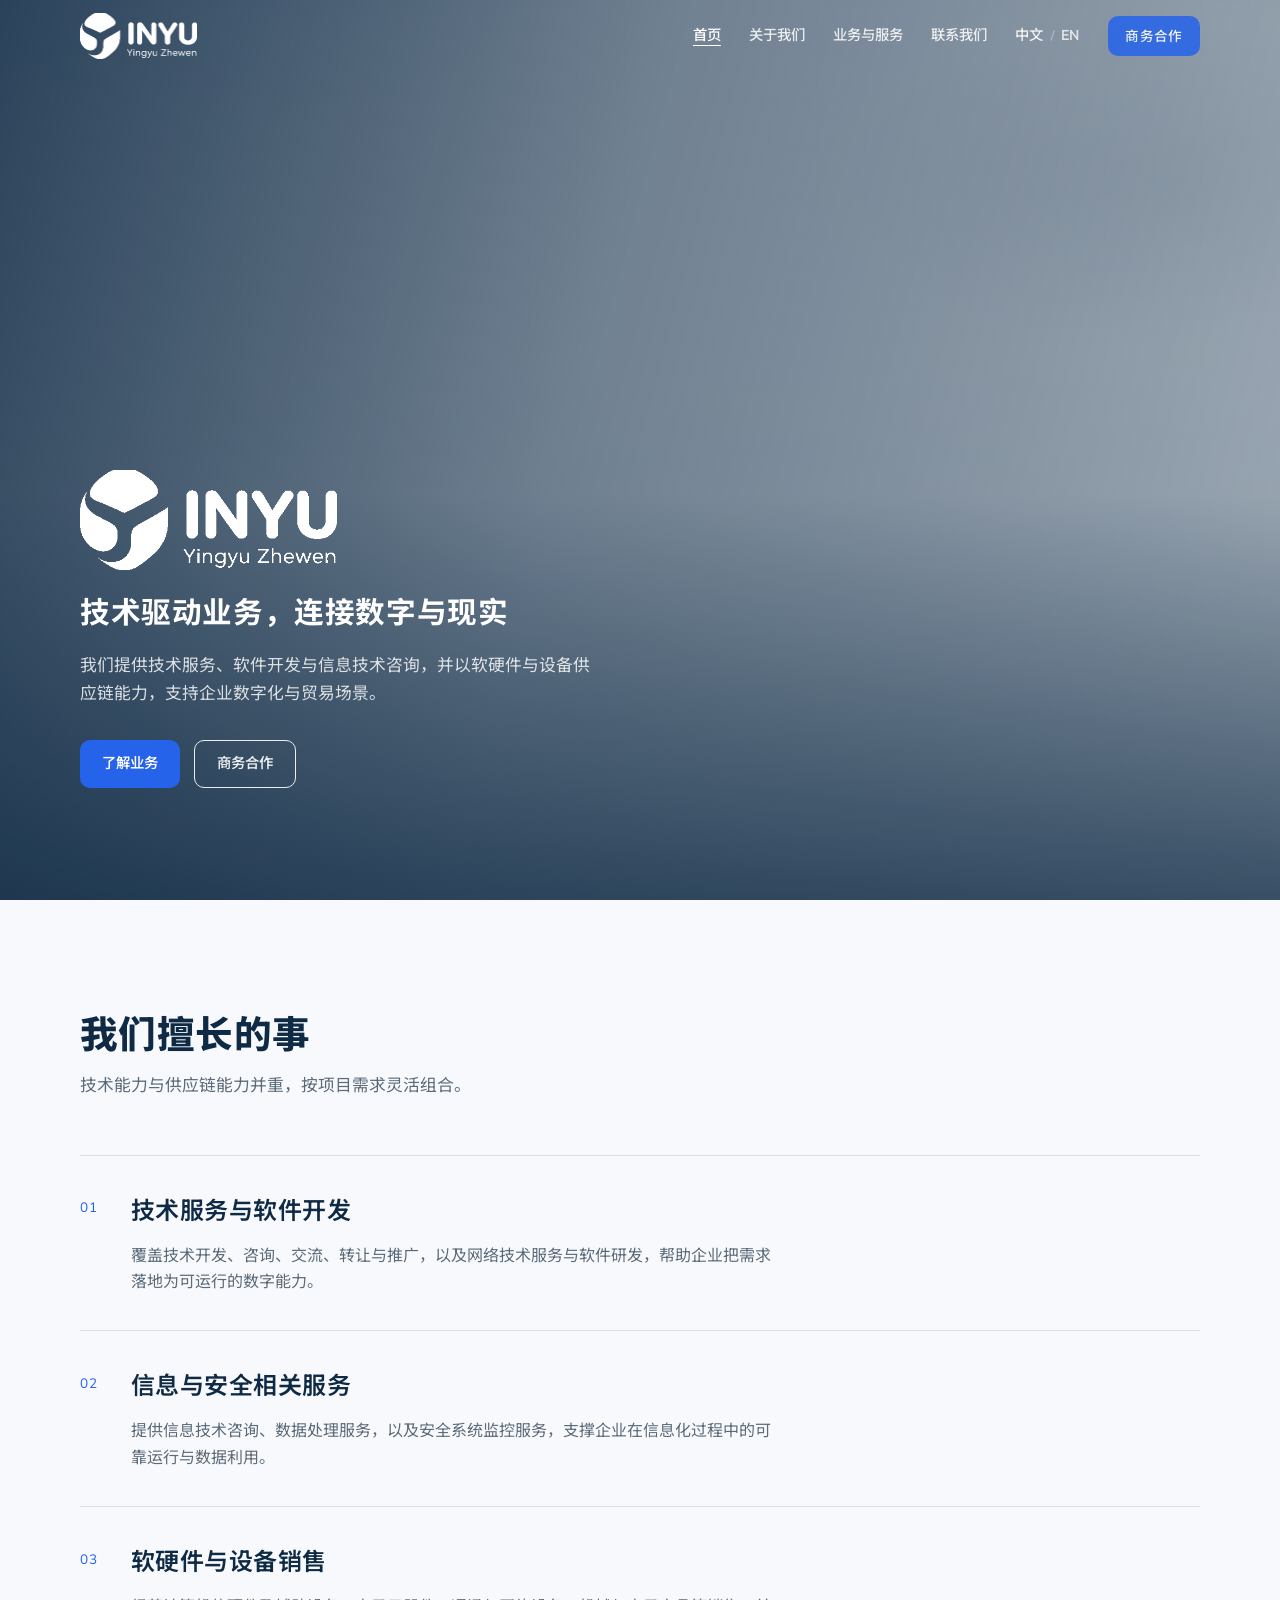
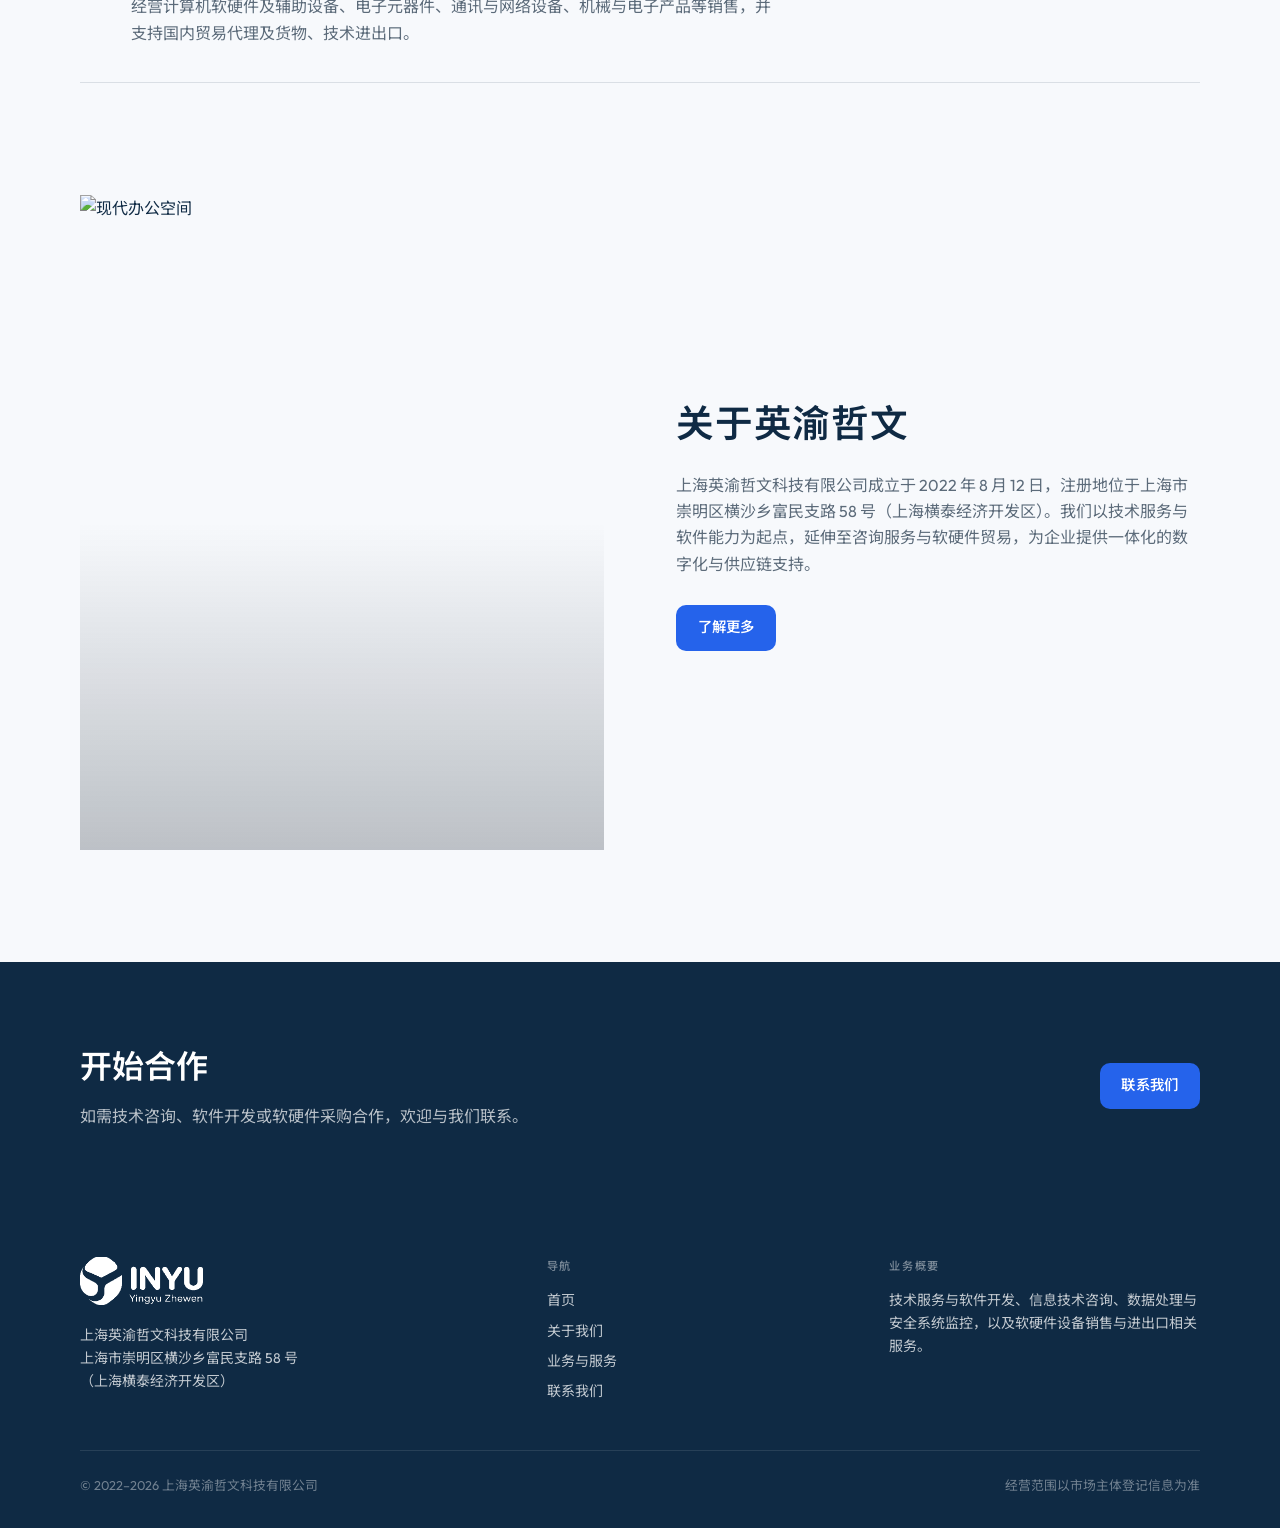
==== commit edcf55da: "feat: 调整logo" ====
--- a/index.html
+++ b/index.html
@@ -20,8 +20,8 @@
   <header class="site-header">
     <div class="nav-inner">
       <a class="brand" href="index.html" aria-label="INYU 英渝哲文">
-        <img class="brand-logo brand-logo-color" src="assets/logo-full.png" alt="INYU" width="160" height="53">
-        <img class="brand-logo brand-logo-white" src="assets/logo-full-white.png" alt="" width="160" height="53">
+        <img class="brand-logo brand-logo-color" src="assets/logo-full.png" alt="INYU" width="160" height="62">
+        <img class="brand-logo brand-logo-white" src="assets/logo-full-white.png" alt="" width="160" height="62">
       </a>
       <button class="nav-toggle" type="button" aria-label="打开菜单" aria-expanded="false" aria-controls="site-nav">
         <span></span><span></span><span></span>
@@ -52,7 +52,7 @@
         >
       </div>
       <div class="hero-content">
-        <p class="hero-brand"><img class="hero-logo" src="assets/logo-full-white.png" alt="INYU" width="280" height="93"></p>
+        <p class="hero-brand"><img class="hero-logo" src="assets/logo-full-white.png" alt="INYU" width="280" height="109"></p>
         <h1>技术驱动业务，连接数字与现实</h1>
         <p class="hero-lead">我们提供技术服务、软件开发与信息技术咨询，并以软硬件与设备供应链能力，支持企业数字化与贸易场景。</p>
         <div class="hero-cta">
@@ -127,7 +127,7 @@
     <div class="wrap">
       <div class="footer-top">
         <div>
-          <img class="footer-logo" src="assets/logo-full-white.png" alt="INYU" width="140" height="47">
+          <img class="footer-logo" src="assets/logo-full-white.png" alt="INYU" width="140" height="54">
           <p>上海英渝哲文科技有限公司<br>上海市崇明区横沙乡富民支路 58 号<br>（上海横泰经济开发区）</p>
         </div>
         <div class="footer-col">
--- a/css/styles.css
+++ b/css/styles.css
@@ -157,7 +157,7 @@
 }
 
 .brand-logo {
-  height: 2.35rem;
+  height: 2.85rem;
   width: auto;
   display: block;
 }
@@ -382,7 +382,7 @@
 }
 
 .hero-logo {
-  height: clamp(3.25rem, 8vw, 4.75rem);
+  height: clamp(4.25rem, 10vw, 6.25rem);
   width: auto;
   display: block;
 }
@@ -811,9 +811,9 @@
 }
 
 .footer-logo {
-  height: 2.5rem;
+  height: 3rem;
   width: auto;
-  margin-bottom: 1rem;
+  margin-bottom: 1.15rem;
   display: block;
 }
 
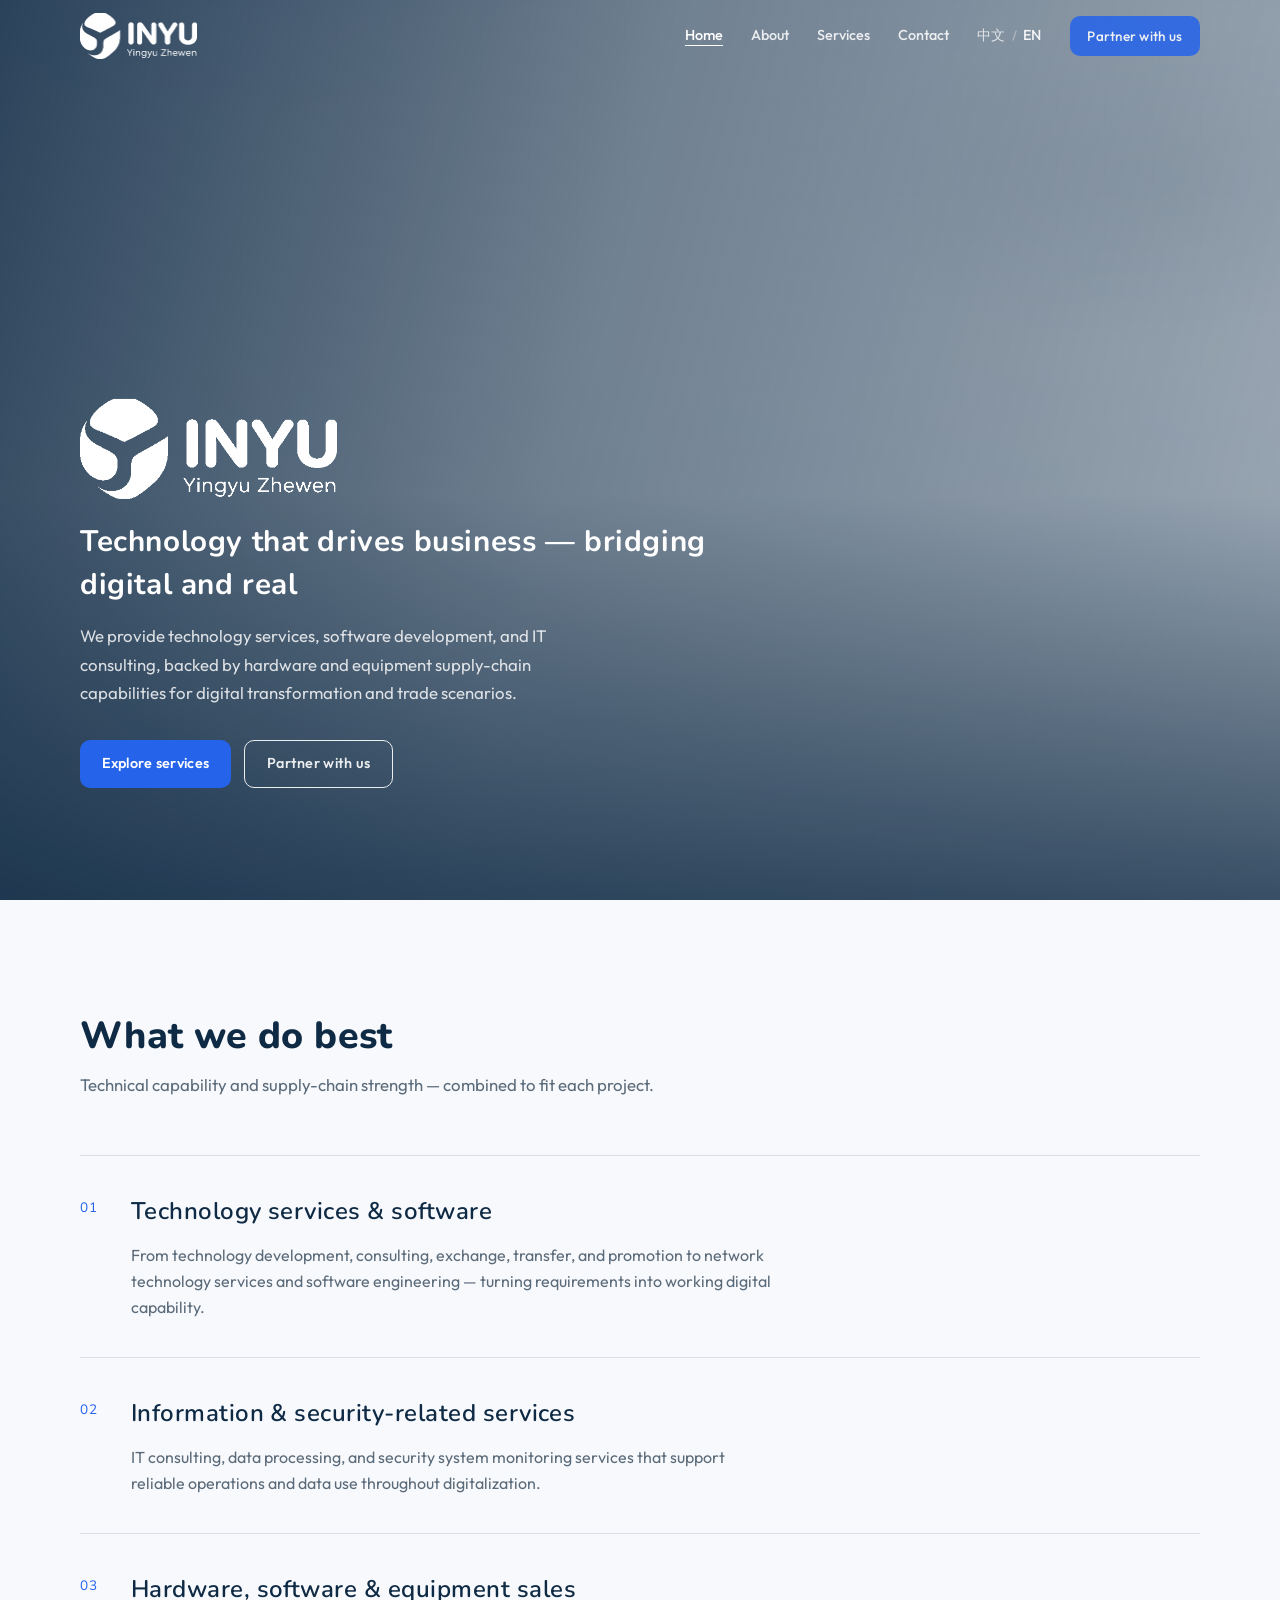
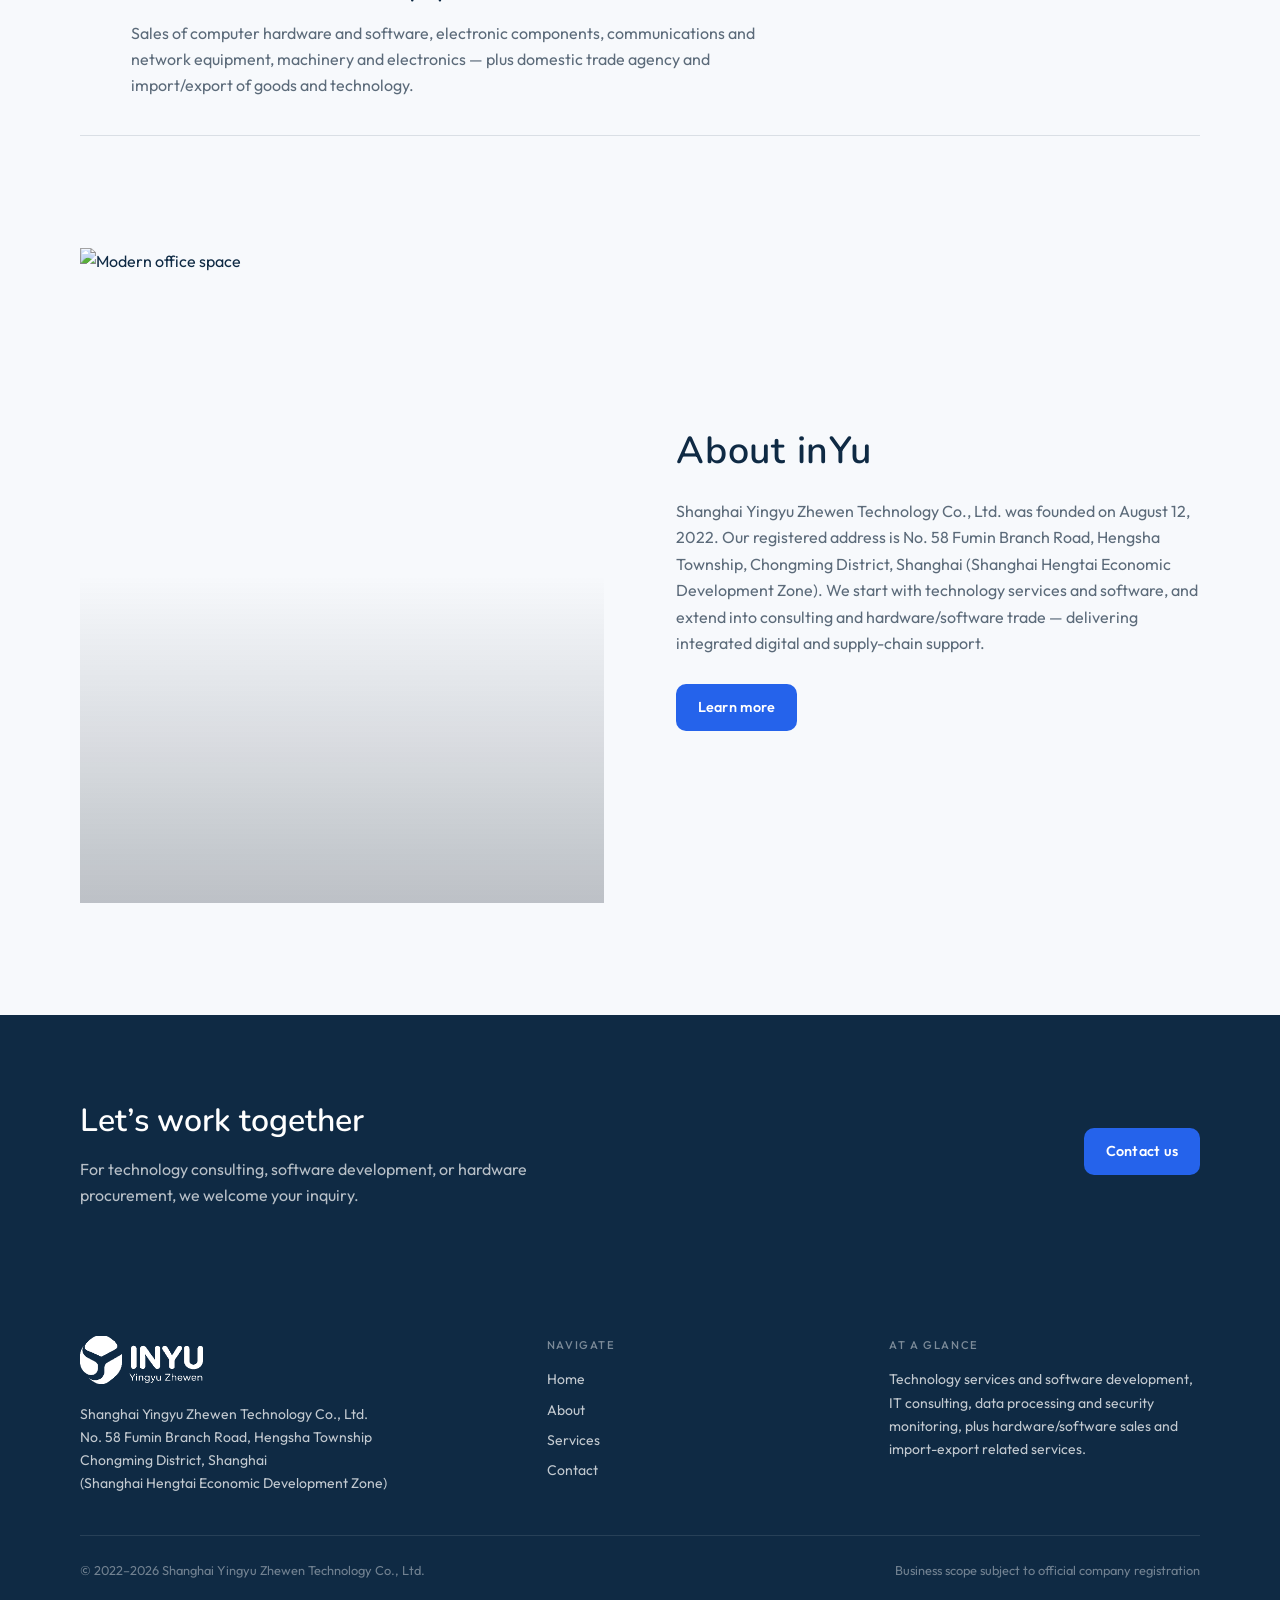
==== commit e0acdf57: "fix: 调整英文为主要版本" ====
--- a/index.html
+++ b/index.html
@@ -1,11 +1,11 @@
 <!DOCTYPE html>
-<html lang="zh-CN">
+<html lang="en">
 
 <head>
   <meta charset="UTF-8">
   <meta name="viewport" content="width=device-width, initial-scale=1.0">
-  <title>上海英渝哲文科技有限公司 | 技术服务与软件开发</title>
-  <meta name="description" content="英渝哲文提供技术服务、软件开发、信息技术咨询及软硬件设备销售与进出口相关服务。">
+  <title>Shanghai Yingyu Zhewen Technology | Tech Services & Software</title>
+  <meta name="description" content="inYu provides technology services, software development, IT consulting, and hardware/software sales and import-export related services.">
   <link rel="preconnect" href="https://fonts.googleapis.com">
   <link rel="preconnect" href="https://fonts.gstatic.com" crossorigin>
   <link href="https://fonts.googleapis.com/css2?family=Noto+Sans+SC:wght@400;500;600;700&family=Nunito:wght@600;700;800&family=Outfit:wght@400;500;600&display=swap" rel="stylesheet">
@@ -19,24 +19,24 @@
 
   <header class="site-header">
     <div class="nav-inner">
-      <a class="brand" href="index.html" aria-label="INYU 英渝哲文">
+      <a class="brand" href="index.html" aria-label="INYU">
         <img class="brand-logo brand-logo-color" src="assets/logo-full.png" alt="INYU" width="160" height="62">
         <img class="brand-logo brand-logo-white" src="assets/logo-full-white.png" alt="" width="160" height="62">
       </a>
-      <button class="nav-toggle" type="button" aria-label="打开菜单" aria-expanded="false" aria-controls="site-nav">
+      <button class="nav-toggle" type="button" aria-label="Open menu" aria-expanded="false" aria-controls="site-nav">
         <span></span><span></span><span></span>
       </button>
       <nav class="nav-links" id="site-nav">
-        <a href="index.html" aria-current="page">首页</a>
-        <a href="about.html">关于我们</a>
-        <a href="services.html">业务与服务</a>
-        <a href="contact.html">联系我们</a>
-        <div class="lang-switch" aria-label="语言">
-          <a href="index.html" hreflang="zh-CN" aria-current="true">中文</a>
+        <a href="index.html" aria-current="page">Home</a>
+        <a href="about.html">About</a>
+        <a href="services.html">Services</a>
+        <a href="contact.html">Contact</a>
+        <div class="lang-switch" aria-label="Language">
+          <a href="zh/index.html" hreflang="zh-CN" lang="zh-CN">中文</a>
           <span class="sep" aria-hidden="true">/</span>
-          <a href="en/index.html" hreflang="en" lang="en">EN</a>
+          <a href="index.html" hreflang="en" aria-current="true">EN</a>
         </div>
-        <a class="btn btn-primary" href="contact.html">商务合作</a>
+        <a class="btn btn-primary" href="contact.html">Partner with us</a>
       </nav>
     </div>
   </header>
@@ -53,11 +53,11 @@
       </div>
       <div class="hero-content">
         <p class="hero-brand"><img class="hero-logo" src="assets/logo-full-white.png" alt="INYU" width="280" height="109"></p>
-        <h1>技术驱动业务，连接数字与现实</h1>
-        <p class="hero-lead">我们提供技术服务、软件开发与信息技术咨询，并以软硬件与设备供应链能力，支持企业数字化与贸易场景。</p>
+        <h1>Technology that drives business — bridging digital and real</h1>
+        <p class="hero-lead">We provide technology services, software development, and IT consulting, backed by hardware and equipment supply-chain capabilities for digital transformation and trade scenarios.</p>
         <div class="hero-cta">
-          <a class="btn btn-primary" href="services.html">了解业务</a>
-          <a class="btn btn-ghost" href="contact.html">商务合作</a>
+          <a class="btn btn-primary" href="services.html">Explore services</a>
+          <a class="btn btn-ghost" href="contact.html">Partner with us</a>
         </div>
       </div>
     </section>
@@ -65,29 +65,29 @@
     <section class="section">
       <div class="wrap">
         <div class="section-head reveal">
-          <h2>我们擅长的事</h2>
-          <p>技术能力与供应链能力并重，按项目需求灵活组合。</p>
+          <h2>What we do best</h2>
+          <p>Technical capability and supply-chain strength — combined to fit each project.</p>
         </div>
         <div class="pillars">
           <article class="pillar">
             <span class="pillar-index">01</span>
             <div>
-              <h3>技术服务与软件开发</h3>
-              <p>覆盖技术开发、咨询、交流、转让与推广，以及网络技术服务与软件研发，帮助企业把需求落地为可运行的数字能力。</p>
+              <h3>Technology services & software</h3>
+              <p>From technology development, consulting, exchange, transfer, and promotion to network technology services and software engineering — turning requirements into working digital capability.</p>
             </div>
           </article>
           <article class="pillar">
             <span class="pillar-index">02</span>
             <div>
-              <h3>信息与安全相关服务</h3>
-              <p>提供信息技术咨询、数据处理服务，以及安全系统监控服务，支撑企业在信息化过程中的可靠运行与数据利用。</p>
+              <h3>Information & security-related services</h3>
+              <p>IT consulting, data processing, and security system monitoring services that support reliable operations and data use throughout digitalization.</p>
             </div>
           </article>
           <article class="pillar">
             <span class="pillar-index">03</span>
             <div>
-              <h3>软硬件与设备销售</h3>
-              <p>经营计算机软硬件及辅助设备、电子元器件、通讯与网络设备、机械与电子产品等销售，并支持国内贸易代理及货物、技术进出口。</p>
+              <h3>Hardware, software & equipment sales</h3>
+              <p>Sales of computer hardware and software, electronic components, communications and network equipment, machinery and electronics — plus domestic trade agency and import/export of goods and technology.</p>
             </div>
           </article>
         </div>
@@ -99,15 +99,15 @@
         <div class="about-teaser-visual reveal">
           <img
             src="https://images.unsplash.com/photo-1497366216548-37526070297c?auto=format&fit=crop&w=1200&q=80"
-            alt="现代办公空间"
+            alt="Modern office space"
             width="1200"
             height="1500"
           >
         </div>
         <div class="about-teaser-copy reveal">
-          <h2>关于英渝哲文</h2>
-          <p>上海英渝哲文科技有限公司成立于 2022 年 8 月 12 日，注册地位于上海市崇明区横沙乡富民支路 58 号（上海横泰经济开发区）。我们以技术服务与软件能力为起点，延伸至咨询服务与软硬件贸易，为企业提供一体化的数字化与供应链支持。</p>
-          <a class="btn btn-primary" href="about.html">了解更多</a>
+          <h2>About inYu</h2>
+          <p>Shanghai Yingyu Zhewen Technology Co., Ltd. was founded on August 12, 2022. Our registered address is No. 58 Fumin Branch Road, Hengsha Township, Chongming District, Shanghai (Shanghai Hengtai Economic Development Zone). We start with technology services and software, and extend into consulting and hardware/software trade — delivering integrated digital and supply-chain support.</p>
+          <a class="btn btn-primary" href="about.html">Learn more</a>
         </div>
       </div>
     </section>
@@ -115,10 +115,10 @@
     <section class="cta-band">
       <div class="wrap">
         <div>
-          <h2>开始合作</h2>
-          <p>如需技术咨询、软件开发或软硬件采购合作，欢迎与我们联系。</p>
+          <h2>Let’s work together</h2>
+          <p>For technology consulting, software development, or hardware procurement, we welcome your inquiry.</p>
         </div>
-        <a class="btn btn-primary" href="contact.html">联系我们</a>
+        <a class="btn btn-primary" href="contact.html">Contact us</a>
       </div>
     </section>
   </main>
@@ -128,23 +128,23 @@
       <div class="footer-top">
         <div>
           <img class="footer-logo" src="assets/logo-full-white.png" alt="INYU" width="140" height="54">
-          <p>上海英渝哲文科技有限公司<br>上海市崇明区横沙乡富民支路 58 号<br>（上海横泰经济开发区）</p>
+          <p>Shanghai Yingyu Zhewen Technology Co., Ltd.<br>No. 58 Fumin Branch Road, Hengsha Township<br>Chongming District, Shanghai<br>(Shanghai Hengtai Economic Development Zone)</p>
         </div>
         <div class="footer-col">
-          <h3>导航</h3>
-          <a href="index.html">首页</a>
-          <a href="about.html">关于我们</a>
-          <a href="services.html">业务与服务</a>
-          <a href="contact.html">联系我们</a>
+          <h3>Navigate</h3>
+          <a href="index.html">Home</a>
+          <a href="about.html">About</a>
+          <a href="services.html">Services</a>
+          <a href="contact.html">Contact</a>
         </div>
         <div class="footer-col">
-          <h3>业务概要</h3>
-          <p>技术服务与软件开发、信息技术咨询、数据处理与安全系统监控，以及软硬件设备销售与进出口相关服务。</p>
+          <h3>At a glance</h3>
+          <p>Technology services and software development, IT consulting, data processing and security monitoring, plus hardware/software sales and import-export related services.</p>
         </div>
       </div>
       <div class="footer-bottom">
-        <p>© 2022–2026 上海英渝哲文科技有限公司</p>
-        <p>经营范围以市场主体登记信息为准</p>
+        <p>© 2022–2026 Shanghai Yingyu Zhewen Technology Co., Ltd.</p>
+        <p>Business scope subject to official company registration</p>
       </div>
     </div>
   </footer>
